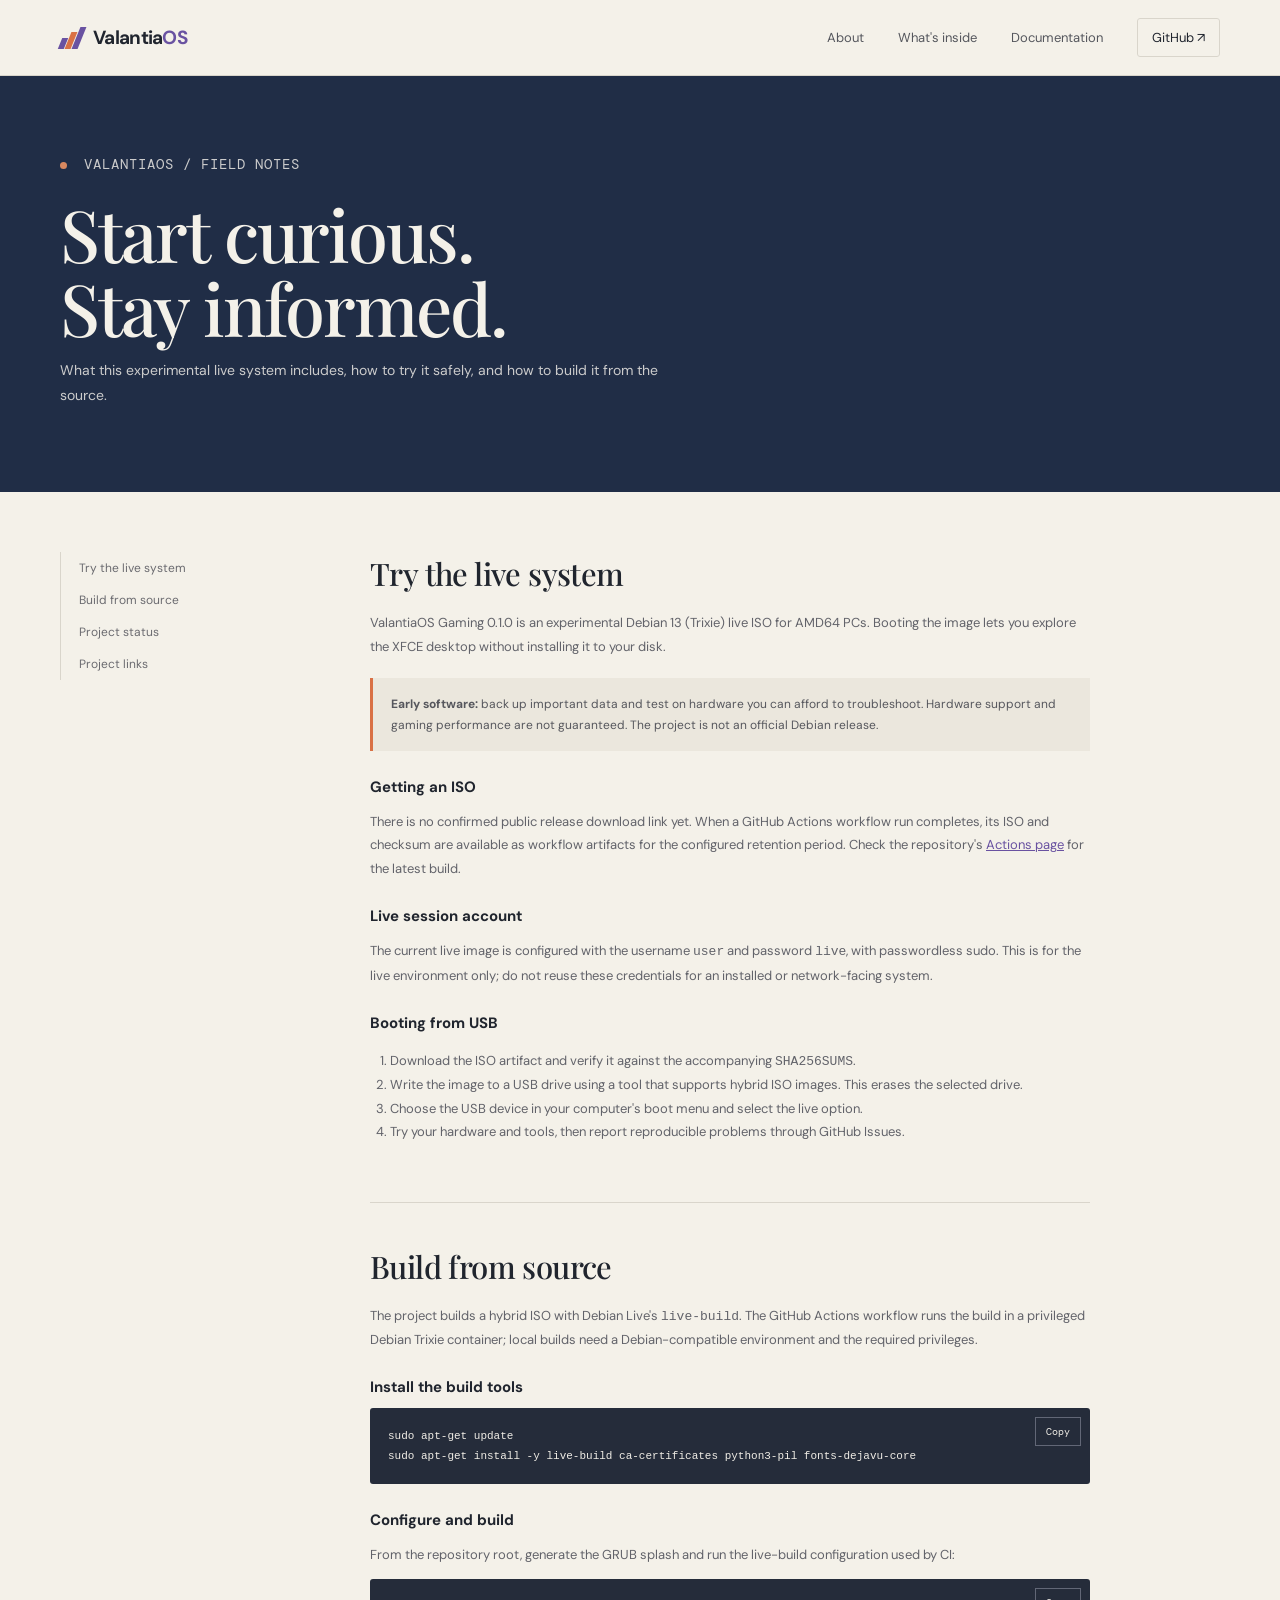
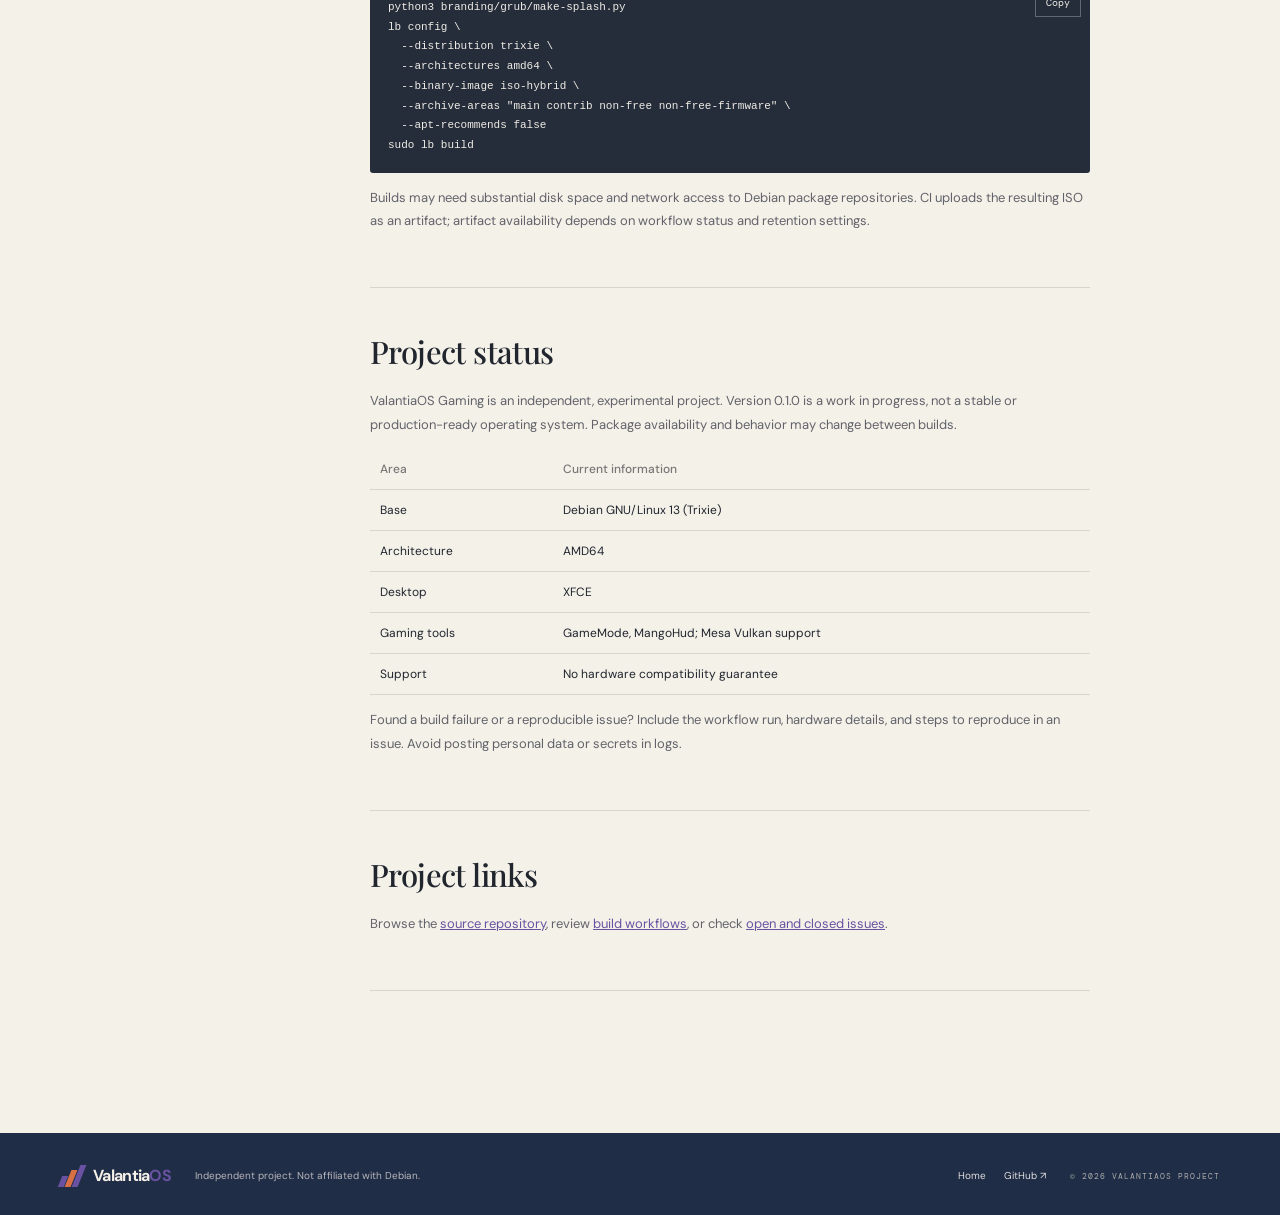
==== docs/docs.html @ 172c7e96 "Move documentation site files to docs directory" ====
<!doctype html>
<html lang="en">
<head>
  <meta charset="utf-8">
  <meta name="viewport" content="width=device-width, initial-scale=1">
  <meta name="theme-color" content="#f4f1e9">
  <meta name="description" content="ValantiaOS Gaming documentation: try the live session, build the ISO, and understand the project's experimental status.">
  <title>Documentation — ValantiaOS</title>
  <link rel="icon" href="assets/favicon.svg" type="image/svg+xml">
  <link rel="stylesheet" href="assets/site.css">
  <script src="assets/site.js" defer></script>
</head>
<body>
  <a class="skip-link" href="#main">Skip to content</a>
  <header class="site-header"><div class="header-inner">
    <a class="brand" href="index.html" aria-label="ValantiaOS home"><span class="brand-mark" aria-hidden="true"><i></i><i></i><i></i></span><span>Valantia<span class="brand-os">OS</span></span></a>
    <button class="menu-toggle" type="button" aria-expanded="false" aria-controls="site-nav" aria-label="Open menu"><span></span><span></span></button>
    <nav class="site-nav" id="site-nav" aria-label="Main navigation"><a href="index.html#about">About</a><a href="index.html#features">What's inside</a><a href="docs.html" aria-current="page">Documentation</a><a class="nav-github" href="https://github.com/ZiumOS/ValantiaOS" target="_blank" rel="noreferrer">GitHub <span aria-hidden="true">↗</span></a></nav>
  </div></header>
  <main id="main">
    <section class="docs-hero"><p class="eyebrow"><span class="status-dot"></span> VALANTIAOS / FIELD NOTES</p><h1>Start curious.<br>Stay informed.</h1><p>What this experimental live system includes, how to try it safely, and how to build it from the source.</p></section>
    <div class="docs-layout">
      <nav class="docs-sidebar" aria-label="On this page"><a href="#try-it">Try the live system</a><a href="#build">Build from source</a><a href="#project-status">Project status</a><a href="#links">Project links</a></nav>
      <div class="docs-content">
        <section id="try-it"><h2>Try the live system</h2><p>ValantiaOS Gaming 0.1.0 is an experimental Debian 13 (Trixie) live ISO for AMD64 PCs. Booting the image lets you explore the XFCE desktop without installing it to your disk.</p><div class="notice"><strong>Early software:</strong> back up important data and test on hardware you can afford to troubleshoot. Hardware support and gaming performance are not guaranteed. The project is not an official Debian release.</div><h3>Getting an ISO</h3><p>There is no confirmed public release download link yet. When a GitHub Actions workflow run completes, its ISO and checksum are available as workflow artifacts for the configured retention period. Check the repository's <a href="https://github.com/ZiumOS/ValantiaOS/actions" target="_blank" rel="noreferrer">Actions page</a> for the latest build.</p><h3>Live session account</h3><p>The current live image is configured with the username <code>user</code> and password <code>live</code>, with passwordless sudo. This is for the live environment only; do not reuse these credentials for an installed or network-facing system.</p><h3>Booting from USB</h3><ol><li>Download the ISO artifact and verify it against the accompanying <code>SHA256SUMS</code>.</li><li>Write the image to a USB drive using a tool that supports hybrid ISO images. This erases the selected drive.</li><li>Choose the USB device in your computer's boot menu and select the live option.</li><li>Try your hardware and tools, then report reproducible problems through GitHub Issues.</li></ol></section>
        <section id="build"><h2>Build from source</h2><p>The project builds a hybrid ISO with Debian Live's <code>live-build</code>. The GitHub Actions workflow runs the build in a privileged Debian Trixie container; local builds need a Debian-compatible environment and the required privileges.</p><h3>Install the build tools</h3><pre class="command"><code id="install-command">sudo apt-get update
sudo apt-get install -y live-build ca-certificates python3-pil fonts-dejavu-core</code><button class="copy-button" type="button" data-copy="install-command">Copy</button></pre><h3>Configure and build</h3><p>From the repository root, generate the GRUB splash and run the live-build configuration used by CI:</p><pre class="command"><code id="build-command">python3 branding/grub/make-splash.py
lb config \
  --distribution trixie \
  --architectures amd64 \
  --binary-image iso-hybrid \
  --archive-areas "main contrib non-free non-free-firmware" \
  --apt-recommends false
sudo lb build</code><button class="copy-button" type="button" data-copy="build-command">Copy</button></pre><p>Builds may need substantial disk space and network access to Debian package repositories. CI uploads the resulting ISO as an artifact; artifact availability depends on workflow status and retention settings.</p></section>
        <section id="project-status"><h2>Project status</h2><p>ValantiaOS Gaming is an independent, experimental project. Version 0.1.0 is a work in progress, not a stable or production-ready operating system. Package availability and behavior may change between builds.</p><table class="docs-table"><thead><tr><th>Area</th><th>Current information</th></tr></thead><tbody><tr><td>Base</td><td>Debian GNU/Linux 13 (Trixie)</td></tr><tr><td>Architecture</td><td>AMD64</td></tr><tr><td>Desktop</td><td>XFCE</td></tr><tr><td>Gaming tools</td><td>GameMode, MangoHud; Mesa Vulkan support</td></tr><tr><td>Support</td><td>No hardware compatibility guarantee</td></tr></tbody></table><p>Found a build failure or a reproducible issue? Include the workflow run, hardware details, and steps to reproduce in an issue. Avoid posting personal data or secrets in logs.</p></section>
        <section id="links"><h2>Project links</h2><p>Browse the <a href="https://github.com/ZiumOS/ValantiaOS" target="_blank" rel="noreferrer">source repository</a>, review <a href="https://github.com/ZiumOS/ValantiaOS/actions" target="_blank" rel="noreferrer">build workflows</a>, or check <a href="https://github.com/ZiumOS/ValantiaOS/issues" target="_blank" rel="noreferrer">open and closed issues</a>.</p></section>
      </div>
    </div>
  </main>
  <footer class="site-footer docs-footer"><div class="footer-inner"><a class="brand footer-brand" href="index.html"><span class="brand-mark" aria-hidden="true"><i></i><i></i><i></i></span><span>Valantia<span class="brand-os">OS</span></span></a><p>Independent project. Not affiliated with Debian.</p><div class="footer-links"><a href="index.html">Home</a><a href="https://github.com/ZiumOS/ValantiaOS" target="_blank" rel="noreferrer">GitHub ↗</a></div><span class="copyright"></span></div></footer>
</body>
</html>
---- docs/assets/site.css ----
@import url('https://fonts.googleapis.com/css2?family=DM+Mono:wght@400;500&family=DM+Sans:wght@400;500;600;700&family=Playfair+Display:ital,wght@0,500;0,600;1,500;1,600&display=swap');
:root{--paper:#f4f1e9;--ink:#20252e;--muted:#72747a;--line:#d9d5cb;--navy:#202d46;--purple:#6952a1;--orange:#d97145;--white:#fffefa;--mono:'DM Mono',monospace;--sans:'DM Sans',sans-serif;--serif:'Playfair Display',Georgia,serif}*{box-sizing:border-box}html{scroll-behavior:smooth;scroll-padding-top:90px}body{margin:0;background:var(--paper);color:var(--ink);font-family:var(--sans);-webkit-font-smoothing:antialiased}a{color:inherit}a:focus-visible,button:focus-visible{outline:3px solid var(--orange);outline-offset:4px}.skip-link{position:absolute;top:-60px;left:12px;background:var(--white);padding:12px;z-index:9}.skip-link:focus{top:12px}.site-header{height:76px;border-bottom:1px solid var(--line);position:sticky;top:0;background:rgba(244,241,233,.94);backdrop-filter:blur(12px);z-index:5}.header-inner,.section-wrap,.footer-inner{width:min(1160px,calc(100% - 48px));margin:auto}.header-inner{height:100%;display:flex;align-items:center;justify-content:space-between}.brand{display:inline-flex;align-items:center;gap:11px;text-decoration:none;font-weight:700;font-size:19px;letter-spacing:-.7px}.brand-os{color:var(--purple)}.brand-mark{height:22px;width:22px;display:flex;gap:2px;align-items:end}.brand-mark i{width:6px;background:var(--purple);display:block;transform:skew(-22deg)}.brand-mark i:nth-child(1){height:11px}.brand-mark i:nth-child(2){height:17px;background:var(--orange)}.brand-mark i:nth-child(3){height:22px}.site-nav{display:flex;align-items:center;gap:34px}.site-nav a,.footer-links a{text-decoration:none;font-size:13px;color:#55575d}.site-nav a:hover,.footer-links a:hover,.text-link:hover,.inline-link:hover{color:var(--purple)}.site-nav .nav-github{border:1px solid var(--line);padding:10px 14px;border-radius:3px;color:var(--ink)}.menu-toggle{display:none}.hero{background:var(--navy);color:#f7f3e9;position:relative;overflow:hidden}.hero-inner{width:min(1160px,calc(100% - 48px));min-height:590px;margin:auto;display:grid;grid-template-columns:1fr 1.05fr;align-items:center;gap:50px;padding:75px 0 90px}.eyebrow,.section-kicker,.art-caption,.art-foot,.hero-bottom,.window-label,.feature-meta,.copyright{font:10px var(--mono);letter-spacing:1px}.eyebrow{color:#c4bdca}.status-dot{display:inline-block;width:7px;height:7px;border-radius:50%;background:#d88860;margin-right:8px}.hero h1{font-size:clamp(48px,6vw,76px);line-height:.99;letter-spacing:-4px;margin:27px 0 25px;font-weight:500}.hero h1 em,.intro-grid h2 em,.cta-grid h2 em{font-family:var(--serif);font-weight:500;color:#d9b895}.hero-intro{font-size:16px;line-height:1.8;color:#d0d0d0;max-width:460px}.hero-actions{display:flex;align-items:center;gap:25px;margin-top:32px}.button{padding:14px 19px;text-decoration:none;font-size:13px;font-weight:600;border-radius:2px}.button-primary{background:#e5c39e;color:#272a34}.button-primary:hover{background:#f0d3b2}.text-link{font-size:12px;color:#e5e0d8;text-decoration:none}.hero-note{font-size:11px;color:#aaa9ac;margin-top:30px}.hero-art{position:relative;padding:25px 12px 26px}.art-caption,.art-foot{display:flex;justify-content:space-between;color:#aaa8b1}.desktop-frame{height:330px;margin:13px 0;background:#d2d2d1;border:7px solid #111723;border-radius:8px;box-shadow:0 20px 55px #11172266;overflow:hidden;color:#252935}.desktop-top{height:35px;background:#252b38;color:#e8e8e8;display:flex;justify-content:space-between;align-items:center;padding:0 14px;font-size:9px}.desktop-brand{font-size:10px}.desktop-brand b{color:#e4b789;margin-right:5px}.desktop-content{height:255px;display:flex;background:linear-gradient(135deg,#9c95af,#dbb895 68%,#8f8fa0);align-items:center;justify-content:center}.desktop-sidebar{height:100%;width:40px;background:#222a39dd;display:flex;flex-direction:column;align-items:center;gap:18px;padding-top:19px;color:#d3ced5;font-size:14px}.side-active{color:#e4b789}.desktop-window{width:72%;background:#f5f2eb;box-shadow:0 12px 28px #24243555}.window-head{height:28px;background:#fffefa;display:flex;justify-content:space-between;align-items:center;padding:0 11px;font-size:9px;color:#4c4b50}.window-body{padding:22px 25px 17px}.window-emblem{width:28px;height:28px;background:var(--purple);color:white;display:grid;place-items:center;font:16px var(--serif);margin-bottom:15px}.window-label{font-size:8px;color:var(--purple)}.window-title{font:500 24px/1.08 var(--serif);margin:8px 0 13px}.window-rule{height:1px;background:#dedbd3}.window-links{display:flex;justify-content:space-between;margin-top:12px;font-size:8px}.window-links b{color:var(--purple)}.desktop-dock{height:32px;background:#242b3bdd;display:flex;align-items:center;justify-content:center;gap:12px;color:#eee;font-size:12px}.art-index{position:absolute;right:-9px;bottom:-23px;font:italic 55px var(--serif);color:#d9b895}.hero-bottom{position:absolute;bottom:0;left:0;right:0;height:48px;border-top:1px solid #ffffff28;padding:0 max(calc((100% - 1160px)/2),24px);display:flex;align-items:center;justify-content:space-between;color:#aaa8b1}.hero-bottom a{color:#ded9d0;text-decoration:none}.intro-section{padding-top:105px;padding-bottom:112px}.section-kicker{display:flex;gap:17px;color:var(--muted)}.section-kicker span:first-child{color:var(--orange)}.intro-grid{display:grid;grid-template-columns:1fr 1fr;gap:70px;margin-top:37px}.intro-grid h2,.spec-intro h2,.cta-grid h2{font-size:clamp(39px,5vw,58px);line-height:1.05;letter-spacing:-2.3px;font-weight:500;margin:0}.intro-grid h2 em,.cta-grid h2 em{color:var(--purple)}.intro-text{max-width:470px}.intro-text p,.spec-intro p,.cta-grid p{color:#66666b;font-size:14px;line-height:1.85;margin:0 0 15px}.inline-link{display:inline-block;color:var(--purple);font-size:12px;font-weight:600;text-decoration:none;margin-top:9px}.features-section{background:#ebe7dd;padding:76px 0 92px}.features-heading{display:flex;justify-content:space-between;align-items:end;margin:34px 0 28px}.features-heading h2{font:500 34px var(--serif);margin:0;letter-spacing:-1px}.features-heading p{font-size:12px;color:var(--muted);max-width:265px;line-height:1.6;margin:0}.feature-row{min-height:102px;border-top:1px solid #d3cfc5;display:grid;grid-template-columns:48px 60px 1fr auto;gap:17px;align-items:center}.feature-row:last-child{border-bottom:1px solid #d3cfc5}.feature-number{font:10px var(--mono);color:#999}.feature-symbol{width:38px;height:38px;border:1px solid #cec8bd;display:grid;place-items:center;color:var(--purple)}.symbol-desktop span{width:20px;height:13px;border:1px solid var(--purple);position:absolute}.symbol-desktop span+span{width:8px;height:1px;border:0;background:var(--purple);transform:translateY(10px)}.symbol-vulkan{font:italic 21px var(--serif)}.symbol-gaming{font-size:17px;display:flex;gap:3px}.symbol-debian{font:10px var(--mono)}.feature-copy h3{font-size:15px;margin:0 0 5px}.feature-copy p{font-size:12px;color:#777;margin:0}.feature-meta{font-size:9px;color:#939098}.spec-section{padding-top:100px;padding-bottom:110px;display:grid;grid-template-columns:.85fr 1.15fr;gap:100px}.spec-intro h2{margin:34px 0 20px}.spec-intro p{max-width:310px}.spec-table{margin:0;align-self:center}.spec-table div{padding:17px 0;border-bottom:1px solid var(--line);display:flex;justify-content:space-between;gap:20px}.spec-table div:first-child{border-top:1px solid var(--line)}.spec-table dt{font-size:12px;color:var(--muted)}.spec-table dd{margin:0;font-size:12px;font-weight:600;text-align:right}.cta-section{background:#e7e1d6;padding:75px 0 85px}.cta-inner{width:min(1160px,calc(100% - 48px));margin:auto}.cta-grid{display:grid;grid-template-columns:1fr 1fr;gap:80px;margin-top:35px}.cta-grid p{max-width:350px;margin-top:20px}.cta-links a{display:grid;grid-template-columns:35px 1fr 22px;align-items:center;gap:12px;padding:16px 0;border-top:1px solid #d0c9bc;text-decoration:none}.cta-links a:last-child{border-bottom:1px solid #d0c9bc}.cta-num{font:10px var(--mono);color:var(--orange)}.cta-links b,.cta-links small{display:block}.cta-links b{font-size:13px}.cta-links small{font-size:10px;color:#777;margin-top:5px}.cta-arrow{color:var(--purple)}.cta-links a:hover b{color:var(--purple)}.site-footer{background:var(--navy);color:#e9e5dc;padding:26px 0}.footer-inner{display:flex;align-items:center;gap:24px}.footer-brand{font-size:16px;color:#f5f1e8}.footer-inner>p{font-size:10px;color:#b8b7bc;margin-right:auto}.footer-links{display:flex;gap:18px}.footer-links a{font-size:10px;color:#ddd}.copyright{font-size:8px;color:#aaa;white-space:nowrap}
/* Documentation */
.docs-hero{background:var(--navy);color:var(--paper);padding:76px max(calc((100% - 1160px)/2),24px) 70px}.docs-hero .eyebrow{margin:0 0 20px}.docs-hero h1{font:500 clamp(45px,7vw,72px)/1.02 var(--serif);letter-spacing:-2px;margin:0;max-width:780px}.docs-hero p{max-width:600px;color:#ccc;font-size:14px;line-height:1.8}.docs-layout{width:min(1160px,calc(100% - 48px));margin:60px auto 100px;display:grid;grid-template-columns:220px minmax(0,720px);gap:90px}.docs-sidebar{position:sticky;top:105px;align-self:start;border-left:1px solid var(--line);padding-left:18px}.docs-sidebar a{display:block;text-decoration:none;font-size:12px;color:#6b6b70;padding:8px 0}.docs-sidebar a:hover{color:var(--purple)}.docs-content section{padding:0 0 42px;margin:0 0 42px;border-bottom:1px solid var(--line);scroll-margin-top:100px}.docs-content h2{font:500 31px var(--serif);letter-spacing:-.6px;margin:0 0 17px}.docs-content h3{font-size:15px;margin:26px 0 9px}.docs-content p,.docs-content li{font-size:13px;line-height:1.8;color:#62636a}.docs-content ul,.docs-content ol{padding-left:20px}.docs-content a{color:var(--purple)}.notice{padding:16px 18px;border-left:3px solid var(--orange);background:#ebe7dd;font-size:12px;line-height:1.7;color:#56575d;margin:20px 0}.command{position:relative;background:#252c3a;color:#f0ede6;padding:18px 100px 18px 18px;border-radius:3px;overflow:auto;font:11px/1.7 var(--mono);white-space:pre}.copy-button{position:absolute;right:9px;top:9px;border:1px solid #626776;background:transparent;color:#f0ede6;padding:7px 10px;font:10px var(--mono);cursor:pointer}.copy-button:hover{background:#3c4351}.docs-table{border-collapse:collapse;width:100%;font-size:12px}.docs-table th,.docs-table td{text-align:left;padding:12px 10px;border-bottom:1px solid var(--line)}.docs-table th{color:#777;font-weight:500}.docs-footer{margin-top:0}
@media(max-width:760px){.header-inner,.section-wrap,.footer-inner,.hero-inner,.cta-inner,.docs-layout{width:min(100% - 36px,560px)}.site-header{height:66px}.menu-toggle{display:flex;border:0;background:transparent;width:42px;height:42px;flex-direction:column;justify-content:center;gap:6px;align-items:center;cursor:pointer}.menu-toggle span{height:1px;width:20px;background:var(--ink)}.site-nav{display:none;position:absolute;left:0;right:0;top:65px;padding:15px 22px 22px;background:var(--paper);border-bottom:1px solid var(--line);flex-direction:column;align-items:stretch;gap:0}.site-nav.is-open{display:flex}.site-nav a{padding:13px 4px}.site-nav .nav-github{margin-top:7px;text-align:center}.hero-inner{grid-template-columns:1fr;gap:38px;padding:60px 0 80px;min-height:unset}.hero h1{font-size:clamp(48px,13vw,66px);letter-spacing:-3px}.hero-art{padding:12px 4px 20px}.desktop-frame{height:290px}.desktop-content{height:215px}.hero-bottom{padding:0 18px;font-size:8px}.intro-section{padding-top:75px;padding-bottom:80px}.intro-grid,.spec-section,.cta-grid{grid-template-columns:1fr;gap:28px}.intro-grid{margin-top:26px}.features-section{padding:65px 0}.features-heading{display:block}.features-heading p{margin-top:10px}.feature-row{grid-template-columns:27px 42px 1fr;gap:10px;min-height:95px}.feature-meta{display:none}.feature-copy p{line-height:1.55}.spec-section{padding-top:75px;padding-bottom:80px;gap:30px}.cta-section{padding:65px 0}.cta-grid{margin-top:26px}.footer-inner{flex-wrap:wrap;gap:13px}.footer-inner>p{flex-basis:calc(100% - 150px);margin:0}.footer-links{margin-right:auto}.copyright{margin-left:auto}.docs-hero{padding:58px 20px 48px}.docs-layout{display:block;margin:30px auto 70px}.docs-sidebar{position:static;display:flex;overflow-x:auto;gap:16px;border-left:0;border-bottom:1px solid var(--line);padding:0 0 9px;margin-bottom:35px;white-space:nowrap}.docs-sidebar a{padding:8px 0}.docs-content h2{font-size:28px}.command{padding-right:18px;padding-bottom:48px}.copy-button{top:auto;bottom:8px}.docs-table{font-size:10px}.docs-table th,.docs-table td{padding:9px 5px}}
@media(prefers-reduced-motion:reduce){html{scroll-behavior:auto}*,*::before,*::after{animation-duration:.01ms!important;animation-iteration-count:1!important;transition-duration:.01ms!important}}
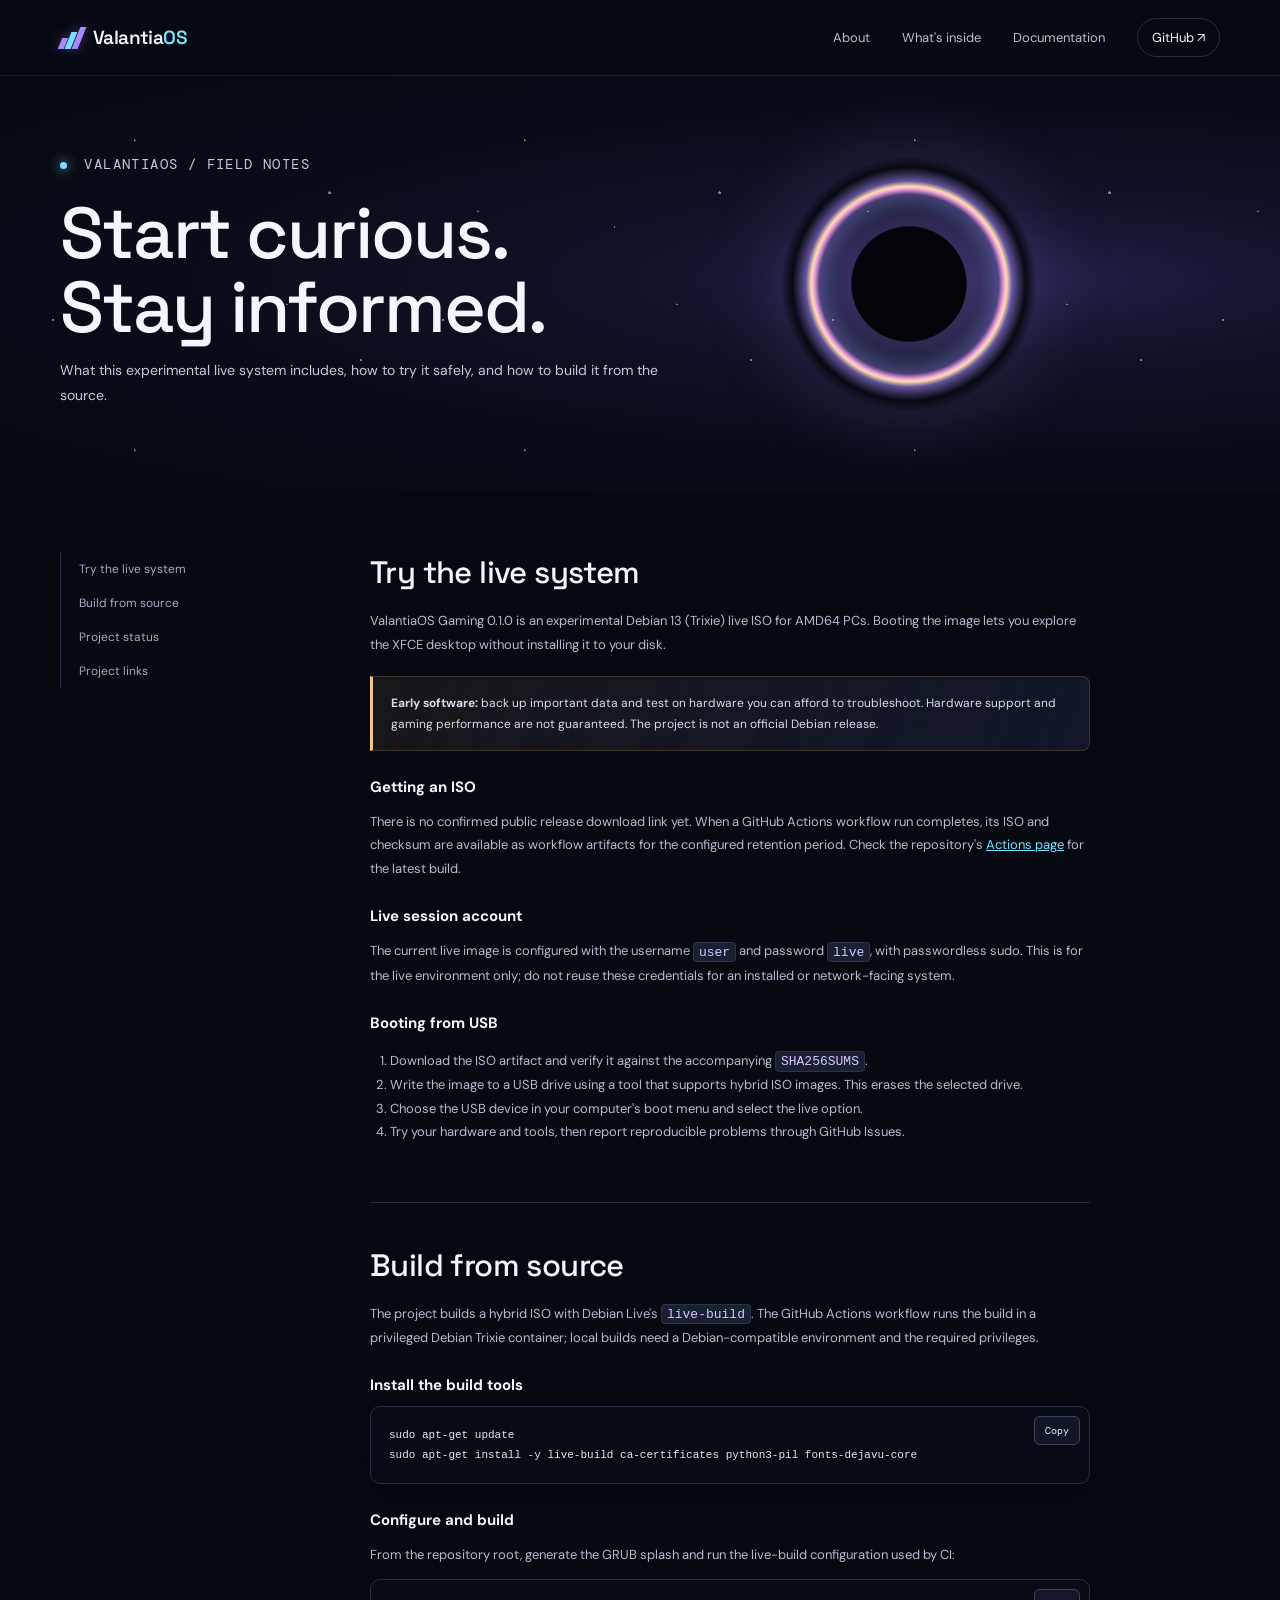
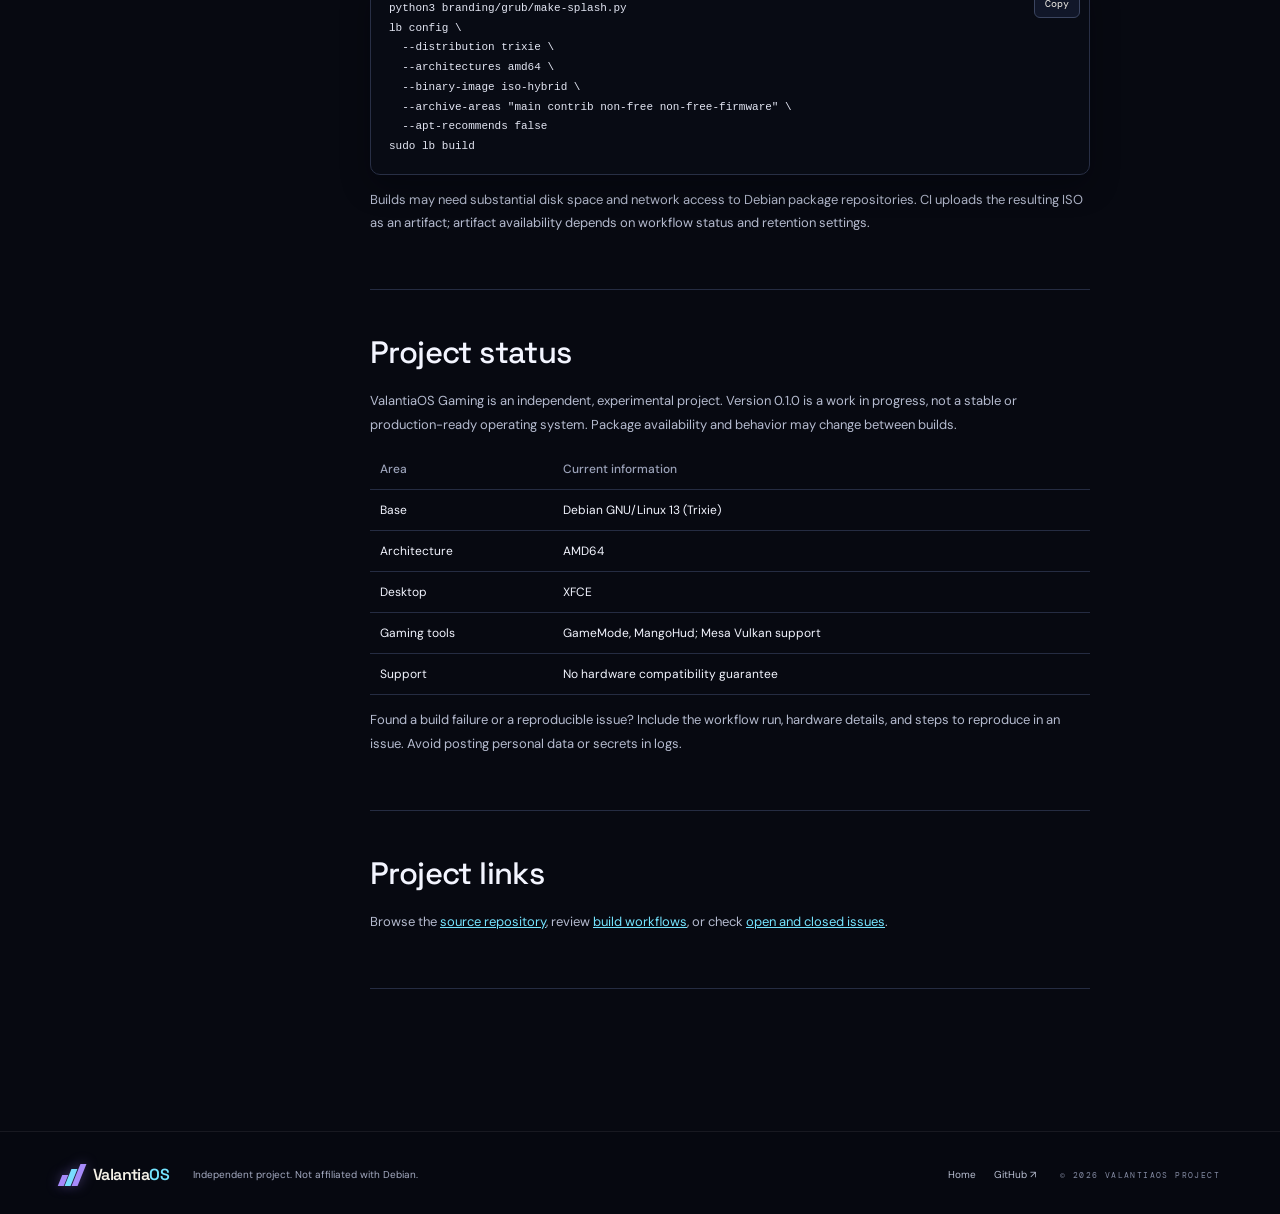
==== commit 243795a9: "feat: refresh docs site with animated cosmic theme Co-Authored-By: Claude Fable 5 <noreply@anthropic" ====
--- a/docs/docs.html
+++ b/docs/docs.html
@@ -3,7 +3,7 @@
 <head>
   <meta charset="utf-8">
   <meta name="viewport" content="width=device-width, initial-scale=1">
-  <meta name="theme-color" content="#f4f1e9">
+  <meta name="theme-color" content="#070911">
   <meta name="description" content="ValantiaOS Gaming documentation: try the live session, build the ISO, and understand the project's experimental status.">
   <title>Documentation — ValantiaOS</title>
   <link rel="icon" href="assets/favicon.svg" type="image/svg+xml">
--- a/docs/assets/site.css
+++ b/docs/assets/site.css
@@ -1,6 +1,6 @@
-@import url('https://fonts.googleapis.com/css2?family=DM+Mono:wght@400;500&family=DM+Sans:wght@400;500;600;700&family=Playfair+Display:ital,wght@0,500;0,600;1,500;1,600&display=swap');
-:root{--paper:#f4f1e9;--ink:#20252e;--muted:#72747a;--line:#d9d5cb;--navy:#202d46;--purple:#6952a1;--orange:#d97145;--white:#fffefa;--mono:'DM Mono',monospace;--sans:'DM Sans',sans-serif;--serif:'Playfair Display',Georgia,serif}*{box-sizing:border-box}html{scroll-behavior:smooth;scroll-padding-top:90px}body{margin:0;background:var(--paper);color:var(--ink);font-family:var(--sans);-webkit-font-smoothing:antialiased}a{color:inherit}a:focus-visible,button:focus-visible{outline:3px solid var(--orange);outline-offset:4px}.skip-link{position:absolute;top:-60px;left:12px;background:var(--white);padding:12px;z-index:9}.skip-link:focus{top:12px}.site-header{height:76px;border-bottom:1px solid var(--line);position:sticky;top:0;background:rgba(244,241,233,.94);backdrop-filter:blur(12px);z-index:5}.header-inner,.section-wrap,.footer-inner{width:min(1160px,calc(100% - 48px));margin:auto}.header-inner{height:100%;display:flex;align-items:center;justify-content:space-between}.brand{display:inline-flex;align-items:center;gap:11px;text-decoration:none;font-weight:700;font-size:19px;letter-spacing:-.7px}.brand-os{color:var(--purple)}.brand-mark{height:22px;width:22px;display:flex;gap:2px;align-items:end}.brand-mark i{width:6px;background:var(--purple);display:block;transform:skew(-22deg)}.brand-mark i:nth-child(1){height:11px}.brand-mark i:nth-child(2){height:17px;background:var(--orange)}.brand-mark i:nth-child(3){height:22px}.site-nav{display:flex;align-items:center;gap:34px}.site-nav a,.footer-links a{text-decoration:none;font-size:13px;color:#55575d}.site-nav a:hover,.footer-links a:hover,.text-link:hover,.inline-link:hover{color:var(--purple)}.site-nav .nav-github{border:1px solid var(--line);padding:10px 14px;border-radius:3px;color:var(--ink)}.menu-toggle{display:none}.hero{background:var(--navy);color:#f7f3e9;position:relative;overflow:hidden}.hero-inner{width:min(1160px,calc(100% - 48px));min-height:590px;margin:auto;display:grid;grid-template-columns:1fr 1.05fr;align-items:center;gap:50px;padding:75px 0 90px}.eyebrow,.section-kicker,.art-caption,.art-foot,.hero-bottom,.window-label,.feature-meta,.copyright{font:10px var(--mono);letter-spacing:1px}.eyebrow{color:#c4bdca}.status-dot{display:inline-block;width:7px;height:7px;border-radius:50%;background:#d88860;margin-right:8px}.hero h1{font-size:clamp(48px,6vw,76px);line-height:.99;letter-spacing:-4px;margin:27px 0 25px;font-weight:500}.hero h1 em,.intro-grid h2 em,.cta-grid h2 em{font-family:var(--serif);font-weight:500;color:#d9b895}.hero-intro{font-size:16px;line-height:1.8;color:#d0d0d0;max-width:460px}.hero-actions{display:flex;align-items:center;gap:25px;margin-top:32px}.button{padding:14px 19px;text-decoration:none;font-size:13px;font-weight:600;border-radius:2px}.button-primary{background:#e5c39e;color:#272a34}.button-primary:hover{background:#f0d3b2}.text-link{font-size:12px;color:#e5e0d8;text-decoration:none}.hero-note{font-size:11px;color:#aaa9ac;margin-top:30px}.hero-art{position:relative;padding:25px 12px 26px}.art-caption,.art-foot{display:flex;justify-content:space-between;color:#aaa8b1}.desktop-frame{height:330px;margin:13px 0;background:#d2d2d1;border:7px solid #111723;border-radius:8px;box-shadow:0 20px 55px #11172266;overflow:hidden;color:#252935}.desktop-top{height:35px;background:#252b38;color:#e8e8e8;display:flex;justify-content:space-between;align-items:center;padding:0 14px;font-size:9px}.desktop-brand{font-size:10px}.desktop-brand b{color:#e4b789;margin-right:5px}.desktop-content{height:255px;display:flex;background:linear-gradient(135deg,#9c95af,#dbb895 68%,#8f8fa0);align-items:center;justify-content:center}.desktop-sidebar{height:100%;width:40px;background:#222a39dd;display:flex;flex-direction:column;align-items:center;gap:18px;padding-top:19px;color:#d3ced5;font-size:14px}.side-active{color:#e4b789}.desktop-window{width:72%;background:#f5f2eb;box-shadow:0 12px 28px #24243555}.window-head{height:28px;background:#fffefa;display:flex;justify-content:space-between;align-items:center;padding:0 11px;font-size:9px;color:#4c4b50}.window-body{padding:22px 25px 17px}.window-emblem{width:28px;height:28px;background:var(--purple);color:white;display:grid;place-items:center;font:16px var(--serif);margin-bottom:15px}.window-label{font-size:8px;color:var(--purple)}.window-title{font:500 24px/1.08 var(--serif);margin:8px 0 13px}.window-rule{height:1px;background:#dedbd3}.window-links{display:flex;justify-content:space-between;margin-top:12px;font-size:8px}.window-links b{color:var(--purple)}.desktop-dock{height:32px;background:#242b3bdd;display:flex;align-items:center;justify-content:center;gap:12px;color:#eee;font-size:12px}.art-index{position:absolute;right:-9px;bottom:-23px;font:italic 55px var(--serif);color:#d9b895}.hero-bottom{position:absolute;bottom:0;left:0;right:0;height:48px;border-top:1px solid #ffffff28;padding:0 max(calc((100% - 1160px)/2),24px);display:flex;align-items:center;justify-content:space-between;color:#aaa8b1}.hero-bottom a{color:#ded9d0;text-decoration:none}.intro-section{padding-top:105px;padding-bottom:112px}.section-kicker{display:flex;gap:17px;color:var(--muted)}.section-kicker span:first-child{color:var(--orange)}.intro-grid{display:grid;grid-template-columns:1fr 1fr;gap:70px;margin-top:37px}.intro-grid h2,.spec-intro h2,.cta-grid h2{font-size:clamp(39px,5vw,58px);line-height:1.05;letter-spacing:-2.3px;font-weight:500;margin:0}.intro-grid h2 em,.cta-grid h2 em{color:var(--purple)}.intro-text{max-width:470px}.intro-text p,.spec-intro p,.cta-grid p{color:#66666b;font-size:14px;line-height:1.85;margin:0 0 15px}.inline-link{display:inline-block;color:var(--purple);font-size:12px;font-weight:600;text-decoration:none;margin-top:9px}.features-section{background:#ebe7dd;padding:76px 0 92px}.features-heading{display:flex;justify-content:space-between;align-items:end;margin:34px 0 28px}.features-heading h2{font:500 34px var(--serif);margin:0;letter-spacing:-1px}.features-heading p{font-size:12px;color:var(--muted);max-width:265px;line-height:1.6;margin:0}.feature-row{min-height:102px;border-top:1px solid #d3cfc5;display:grid;grid-template-columns:48px 60px 1fr auto;gap:17px;align-items:center}.feature-row:last-child{border-bottom:1px solid #d3cfc5}.feature-number{font:10px var(--mono);color:#999}.feature-symbol{width:38px;height:38px;border:1px solid #cec8bd;display:grid;place-items:center;color:var(--purple)}.symbol-desktop span{width:20px;height:13px;border:1px solid var(--purple);position:absolute}.symbol-desktop span+span{width:8px;height:1px;border:0;background:var(--purple);transform:translateY(10px)}.symbol-vulkan{font:italic 21px var(--serif)}.symbol-gaming{font-size:17px;display:flex;gap:3px}.symbol-debian{font:10px var(--mono)}.feature-copy h3{font-size:15px;margin:0 0 5px}.feature-copy p{font-size:12px;color:#777;margin:0}.feature-meta{font-size:9px;color:#939098}.spec-section{padding-top:100px;padding-bottom:110px;display:grid;grid-template-columns:.85fr 1.15fr;gap:100px}.spec-intro h2{margin:34px 0 20px}.spec-intro p{max-width:310px}.spec-table{margin:0;align-self:center}.spec-table div{padding:17px 0;border-bottom:1px solid var(--line);display:flex;justify-content:space-between;gap:20px}.spec-table div:first-child{border-top:1px solid var(--line)}.spec-table dt{font-size:12px;color:var(--muted)}.spec-table dd{margin:0;font-size:12px;font-weight:600;text-align:right}.cta-section{background:#e7e1d6;padding:75px 0 85px}.cta-inner{width:min(1160px,calc(100% - 48px));margin:auto}.cta-grid{display:grid;grid-template-columns:1fr 1fr;gap:80px;margin-top:35px}.cta-grid p{max-width:350px;margin-top:20px}.cta-links a{display:grid;grid-template-columns:35px 1fr 22px;align-items:center;gap:12px;padding:16px 0;border-top:1px solid #d0c9bc;text-decoration:none}.cta-links a:last-child{border-bottom:1px solid #d0c9bc}.cta-num{font:10px var(--mono);color:var(--orange)}.cta-links b,.cta-links small{display:block}.cta-links b{font-size:13px}.cta-links small{font-size:10px;color:#777;margin-top:5px}.cta-arrow{color:var(--purple)}.cta-links a:hover b{color:var(--purple)}.site-footer{background:var(--navy);color:#e9e5dc;padding:26px 0}.footer-inner{display:flex;align-items:center;gap:24px}.footer-brand{font-size:16px;color:#f5f1e8}.footer-inner>p{font-size:10px;color:#b8b7bc;margin-right:auto}.footer-links{display:flex;gap:18px}.footer-links a{font-size:10px;color:#ddd}.copyright{font-size:8px;color:#aaa;white-space:nowrap}
+@import url('https://fonts.googleapis.com/css2?family=DM+Mono:wght@400;500&family=DM+Sans:wght@400;500;600;700&family=Space+Grotesk:wght@400;500;600;700&display=swap');
+:root{color-scheme:dark;--bg:#070911;--surface:#0d1120;--surface-2:#111729;--ink:#f3f5ff;--muted:#a5abc2;--line:#252c42;--violet:#a78bfa;--cyan:#75e4ff;--pink:#f3a4dc;--gold:#f3c889;--mono:'DM Mono',monospace;--sans:'DM Sans',sans-serif;--display:'Space Grotesk',sans-serif}*{box-sizing:border-box}html{scroll-behavior:smooth;scroll-padding-top:92px;background:var(--bg)}body{margin:0;background:var(--bg);color:var(--ink);font-family:var(--sans);-webkit-font-smoothing:antialiased}a{color:inherit}a:focus-visible,button:focus-visible{outline:2px solid var(--cyan);outline-offset:4px}.skip-link{position:absolute;top:-60px;left:12px;background:var(--surface);padding:12px;z-index:20}.skip-link:focus{top:12px}.site-header{height:76px;border-bottom:1px solid #ffffff12;position:sticky;top:0;background:#080a13df;backdrop-filter:blur(18px);z-index:10}.header-inner,.section-wrap,.footer-inner{width:min(1160px,calc(100% - 48px));margin:auto}.header-inner{height:100%;display:flex;align-items:center;justify-content:space-between}.brand{display:inline-flex;align-items:center;gap:11px;text-decoration:none;font:600 19px var(--display);letter-spacing:-.6px}.brand-os{color:var(--cyan)}.brand-mark{height:22px;width:22px;display:flex;gap:2px;align-items:end}.brand-mark i{width:6px;background:var(--violet);display:block;transform:skew(-22deg);box-shadow:0 0 12px #a78bfa66}.brand-mark i:nth-child(1){height:11px}.brand-mark i:nth-child(2){height:17px;background:var(--cyan)}.brand-mark i:nth-child(3){height:22px}.site-nav{display:flex;align-items:center;gap:32px}.site-nav a,.footer-links a{text-decoration:none;font-size:13px;color:#b9bfd2;transition:color .2s ease}.site-nav a:hover,.footer-links a:hover,.text-link:hover,.inline-link:hover{color:var(--cyan)}.site-nav .nav-github{border:1px solid #ffffff25;padding:10px 14px;border-radius:999px;color:var(--ink)}.site-nav .nav-github:hover{border-color:var(--cyan)}.menu-toggle{display:none}.hero,.docs-hero{position:relative;isolation:isolate;overflow:hidden;background:radial-gradient(ellipse at 78% 49%,#24204a 0,#101329 25%,#090c17 58%,#070911 100%);color:var(--ink)}.hero:before,.docs-hero:before{content:"";position:absolute;z-index:-2;inset:-30%;background:radial-gradient(1px 1px at 12% 19%,#fff 90%,transparent),radial-gradient(1px 1px at 72% 14%,#d8d9ff 90%,transparent),radial-gradient(1px 1px at 33% 61%,#fff 90%,transparent),radial-gradient(1.5px 1.5px at 83% 78%,#fff 90%,transparent),radial-gradient(1px 1px at 56% 89%,#c8c6ff 90%,transparent),radial-gradient(1px 1px at 91% 32%,#fff 90%,transparent),radial-gradient(1px 1px at 21% 84%,#fff 90%,transparent);background-size:390px 310px;opacity:.48;animation:star-drift 100s linear infinite}.hero:after,.docs-hero:after{content:"";position:absolute;z-index:-1;right:clamp(14px,10vw,180px);top:50%;width:clamp(240px,34vw,490px);aspect-ratio:1;transform:translateY(-50%);border-radius:50%;background:radial-gradient(circle,#03040a 0 21%,transparent 21.5%),radial-gradient(ellipse at center,transparent 26%,#76e4ff12 29%,#a78bfa44 33%,#f3a4dc 35%,#ffdbad 36%,#a78bfa77 38%,#080911 43%,transparent 47%);filter:drop-shadow(0 0 38px #a78bfa55);animation:blackhole-breathe 7s ease-in-out infinite}.hero-inner{width:min(1160px,calc(100% - 48px));min-height:610px;margin:auto;display:grid;grid-template-columns:1fr 1.05fr;align-items:center;gap:50px;padding:75px 0 90px}.hero-copy{position:relative;z-index:1}.eyebrow,.section-kicker,.art-caption,.art-foot,.hero-bottom,.window-label,.feature-meta,.copyright{font:10px var(--mono);letter-spacing:1.4px}.eyebrow{color:#c4c8dd}.status-dot{display:inline-block;width:7px;height:7px;border-radius:50%;background:var(--cyan);margin-right:8px;box-shadow:0 0 12px var(--cyan);animation:pulse 2s ease-in-out infinite}.hero h1{font:500 clamp(48px,6vw,76px)/.99 var(--display);letter-spacing:-4px;margin:27px 0 25px}.hero h1 em,.intro-grid h2 em,.cta-grid h2 em{font-weight:500;color:var(--cyan);font-style:normal}.hero-intro{font-size:16px;line-height:1.8;color:#c4c9dc;max-width:460px}.hero-actions{display:flex;align-items:center;gap:25px;margin-top:32px}.button{padding:14px 19px;text-decoration:none;font-size:13px;font-weight:600;border-radius:999px;transition:transform .25s ease,box-shadow .25s ease,background .25s ease}.button:hover{transform:translateY(-3px)}.button-primary{background:linear-gradient(110deg,var(--cyan),#b8a2ff);color:#111322;box-shadow:0 8px 30px #8fdfff2a}.button-primary:hover{box-shadow:0 10px 36px #8fdfff55}.text-link{font-size:12px;color:#e5e8f7;text-decoration:none;transition:color .2s}.hero-note{font-size:11px;color:#9299b3;margin-top:30px}.hero-art{position:relative;padding:25px 12px 26px;animation:float 8s ease-in-out infinite}.art-caption,.art-foot{display:flex;justify-content:space-between;color:#a5abc2}.desktop-frame{height:330px;margin:13px 0;background:#151a2a;border:1px solid #ffffff32;border-radius:12px;box-shadow:0 24px 90px #050610aa,0 0 45px #a78bfa22;overflow:hidden;color:#eef0fc}.desktop-top{height:35px;background:#101321;color:#e8e8f4;display:flex;justify-content:space-between;align-items:center;padding:0 14px;font-size:9px}.desktop-brand{font-size:10px}.desktop-brand b{color:var(--cyan);margin-right:5px}.desktop-content{height:255px;display:flex;background:radial-gradient(ellipse at 65% 35%,#37315b,#151b32 65%,#111629);align-items:center;justify-content:center}.desktop-sidebar{height:100%;width:40px;background:#101321dd;display:flex;flex-direction:column;align-items:center;gap:18px;padding-top:19px;color:#c7cbe0;font-size:14px}.side-active{color:var(--cyan)}.desktop-window{width:72%;background:#171c2d;border:1px solid #ffffff25;border-radius:7px;box-shadow:0 12px 38px #04050bcc}.window-head{height:28px;background:#1c2235;border-radius:7px 7px 0 0;display:flex;justify-content:space-between;align-items:center;padding:0 11px;font-size:9px;color:#d9dded}.window-body{padding:22px 25px 17px}.window-emblem{width:28px;height:28px;border-radius:8px;background:linear-gradient(145deg,var(--cyan),var(--violet));color:#101322;display:grid;place-items:center;font:16px var(--display);margin-bottom:15px}.window-label{font-size:8px;color:var(--cyan)}.window-title{font:500 24px/1.08 var(--display);margin:8px 0 13px}.window-rule{height:1px;background:#ffffff1c}.window-links{display:flex;justify-content:space-between;margin-top:12px;font-size:8px}.window-links b{color:var(--cyan)}.desktop-dock{height:32px;background:#111629dd;display:flex;align-items:center;justify-content:center;gap:12px;color:#eee;font-size:12px}.art-index{position:absolute;right:-9px;bottom:-23px;font:italic 55px var(--display);color:var(--cyan)}.hero-bottom{position:absolute;bottom:0;left:0;right:0;height:48px;border-top:1px solid #ffffff1c;padding:0 max(calc((100% - 1160px)/2),24px);display:flex;align-items:center;justify-content:space-between;color:#a5abc2}.hero-bottom a{color:#dedff0;text-decoration:none}.hero-bottom a span{display:inline-block;animation:nudge 1.7s ease-in-out infinite}.intro-section{padding-top:105px;padding-bottom:112px}.section-kicker{display:flex;gap:17px;color:#8d94ad}.section-kicker span:first-child{color:var(--cyan)}.intro-grid{display:grid;grid-template-columns:1fr 1fr;gap:70px;margin-top:37px}.intro-grid h2,.spec-intro h2,.cta-grid h2{font:500 clamp(39px,5vw,58px)/1.05 var(--display);letter-spacing:-2.3px;margin:0}.intro-grid h2 em,.cta-grid h2 em{color:var(--cyan)}.intro-text{max-width:470px}.intro-text p,.spec-intro p,.cta-grid p{color:#b0b6cb;font-size:14px;line-height:1.85;margin:0 0 15px}.inline-link{display:inline-block;color:var(--cyan);font-size:12px;font-weight:600;text-decoration:none;margin-top:9px;transition:color .2s}.features-section{background:linear-gradient(180deg,#0b0e19,#0e1220);border-top:1px solid #ffffff10;border-bottom:1px solid #ffffff10;padding:76px 0 92px}.features-heading{display:flex;justify-content:space-between;align-items:end;margin:34px 0 28px}.features-heading h2{font:500 34px var(--display);margin:0;letter-spacing:-1px}.features-heading p{font-size:12px;color:var(--muted);max-width:265px;line-height:1.6;margin:0}.feature-row{min-height:102px;border-top:1px solid var(--line);display:grid;grid-template-columns:48px 60px 1fr auto;gap:17px;align-items:center;transition:background .25s ease,padding .25s ease}.feature-row:last-child{border-bottom:1px solid var(--line)}.feature-row:hover{background:#ffffff05;padding-inline:12px}.feature-number{font:10px var(--mono);color:#858ca4}.feature-symbol{width:38px;height:38px;border:1px solid #373c57;border-radius:10px;display:grid;place-items:center;color:var(--cyan)}.symbol-desktop span{width:20px;height:13px;border:1px solid var(--cyan);position:absolute}.symbol-desktop span+span{width:8px;height:1px;border:0;background:var(--cyan);transform:translateY(10px)}.symbol-vulkan{font:italic 21px var(--display)}.symbol-gaming{font-size:17px;display:flex;gap:3px}.symbol-debian{font:10px var(--mono)}.feature-copy h3{font-size:15px;margin:0 0 5px}.feature-copy p{font-size:12px;color:#a5abc2;margin:0}.feature-meta{font-size:9px;color:#8e95ad}.spec-section{padding-top:100px;padding-bottom:110px;display:grid;grid-template-columns:.85fr 1.15fr;gap:100px}.spec-intro h2{margin:34px 0 20px}.spec-intro p{max-width:310px}.spec-table{margin:0;align-self:center}.spec-table div{padding:17px 0;border-bottom:1px solid var(--line);display:flex;justify-content:space-between;gap:20px}.spec-table div:first-child{border-top:1px solid var(--line)}.spec-table dt{font-size:12px;color:var(--muted)}.spec-table dd{margin:0;font-size:12px;font-weight:600;text-align:right}.cta-section{background:radial-gradient(ellipse at 100% 100%,#28204c 0,transparent 50%),#0d1120;border-top:1px solid #ffffff12;padding:75px 0 85px}.cta-inner{width:min(1160px,calc(100% - 48px));margin:auto}.cta-grid{display:grid;grid-template-columns:1fr 1fr;gap:80px;margin-top:35px}.cta-grid p{max-width:350px;margin-top:20px}.cta-links a{display:grid;grid-template-columns:35px 1fr 22px;align-items:center;gap:12px;padding:16px 0;border-top:1px solid var(--line);text-decoration:none;transition:padding .2s ease,color .2s ease}.cta-links a:last-child{border-bottom:1px solid var(--line)}.cta-links a:hover{padding-left:8px;color:var(--cyan)}.cta-num{font:10px var(--mono);color:var(--violet)}.cta-links b,.cta-links small{display:block}.cta-links b{font-size:13px}.cta-links small{font-size:10px;color:#a5abc2;margin-top:5px}.cta-arrow{color:var(--cyan)}.site-footer{background:#060810;color:#e9eaf4;padding:26px 0;border-top:1px solid #ffffff12}.footer-inner{display:flex;align-items:center;gap:24px}.footer-brand{font-size:16px;color:#f5f1e8}.footer-inner>p{font-size:10px;color:#a5abc2;margin-right:auto}.footer-links{display:flex;gap:18px}.footer-links a{font-size:10px}.copyright{font-size:8px;color:#838aa2;white-space:nowrap}
 /* Documentation */
-.docs-hero{background:var(--navy);color:var(--paper);padding:76px max(calc((100% - 1160px)/2),24px) 70px}.docs-hero .eyebrow{margin:0 0 20px}.docs-hero h1{font:500 clamp(45px,7vw,72px)/1.02 var(--serif);letter-spacing:-2px;margin:0;max-width:780px}.docs-hero p{max-width:600px;color:#ccc;font-size:14px;line-height:1.8}.docs-layout{width:min(1160px,calc(100% - 48px));margin:60px auto 100px;display:grid;grid-template-columns:220px minmax(0,720px);gap:90px}.docs-sidebar{position:sticky;top:105px;align-self:start;border-left:1px solid var(--line);padding-left:18px}.docs-sidebar a{display:block;text-decoration:none;font-size:12px;color:#6b6b70;padding:8px 0}.docs-sidebar a:hover{color:var(--purple)}.docs-content section{padding:0 0 42px;margin:0 0 42px;border-bottom:1px solid var(--line);scroll-margin-top:100px}.docs-content h2{font:500 31px var(--serif);letter-spacing:-.6px;margin:0 0 17px}.docs-content h3{font-size:15px;margin:26px 0 9px}.docs-content p,.docs-content li{font-size:13px;line-height:1.8;color:#62636a}.docs-content ul,.docs-content ol{padding-left:20px}.docs-content a{color:var(--purple)}.notice{padding:16px 18px;border-left:3px solid var(--orange);background:#ebe7dd;font-size:12px;line-height:1.7;color:#56575d;margin:20px 0}.command{position:relative;background:#252c3a;color:#f0ede6;padding:18px 100px 18px 18px;border-radius:3px;overflow:auto;font:11px/1.7 var(--mono);white-space:pre}.copy-button{position:absolute;right:9px;top:9px;border:1px solid #626776;background:transparent;color:#f0ede6;padding:7px 10px;font:10px var(--mono);cursor:pointer}.copy-button:hover{background:#3c4351}.docs-table{border-collapse:collapse;width:100%;font-size:12px}.docs-table th,.docs-table td{text-align:left;padding:12px 10px;border-bottom:1px solid var(--line)}.docs-table th{color:#777;font-weight:500}.docs-footer{margin-top:0}
-@media(max-width:760px){.header-inner,.section-wrap,.footer-inner,.hero-inner,.cta-inner,.docs-layout{width:min(100% - 36px,560px)}.site-header{height:66px}.menu-toggle{display:flex;border:0;background:transparent;width:42px;height:42px;flex-direction:column;justify-content:center;gap:6px;align-items:center;cursor:pointer}.menu-toggle span{height:1px;width:20px;background:var(--ink)}.site-nav{display:none;position:absolute;left:0;right:0;top:65px;padding:15px 22px 22px;background:var(--paper);border-bottom:1px solid var(--line);flex-direction:column;align-items:stretch;gap:0}.site-nav.is-open{display:flex}.site-nav a{padding:13px 4px}.site-nav .nav-github{margin-top:7px;text-align:center}.hero-inner{grid-template-columns:1fr;gap:38px;padding:60px 0 80px;min-height:unset}.hero h1{font-size:clamp(48px,13vw,66px);letter-spacing:-3px}.hero-art{padding:12px 4px 20px}.desktop-frame{height:290px}.desktop-content{height:215px}.hero-bottom{padding:0 18px;font-size:8px}.intro-section{padding-top:75px;padding-bottom:80px}.intro-grid,.spec-section,.cta-grid{grid-template-columns:1fr;gap:28px}.intro-grid{margin-top:26px}.features-section{padding:65px 0}.features-heading{display:block}.features-heading p{margin-top:10px}.feature-row{grid-template-columns:27px 42px 1fr;gap:10px;min-height:95px}.feature-meta{display:none}.feature-copy p{line-height:1.55}.spec-section{padding-top:75px;padding-bottom:80px;gap:30px}.cta-section{padding:65px 0}.cta-grid{margin-top:26px}.footer-inner{flex-wrap:wrap;gap:13px}.footer-inner>p{flex-basis:calc(100% - 150px);margin:0}.footer-links{margin-right:auto}.copyright{margin-left:auto}.docs-hero{padding:58px 20px 48px}.docs-layout{display:block;margin:30px auto 70px}.docs-sidebar{position:static;display:flex;overflow-x:auto;gap:16px;border-left:0;border-bottom:1px solid var(--line);padding:0 0 9px;margin-bottom:35px;white-space:nowrap}.docs-sidebar a{padding:8px 0}.docs-content h2{font-size:28px}.command{padding-right:18px;padding-bottom:48px}.copy-button{top:auto;bottom:8px}.docs-table{font-size:10px}.docs-table th,.docs-table td{padding:9px 5px}}
-@media(prefers-reduced-motion:reduce){html{scroll-behavior:auto}*,*::before,*::after{animation-duration:.01ms!important;animation-iteration-count:1!important;transition-duration:.01ms!important}}
+.docs-hero{padding:76px max(calc((100% - 1160px)/2),24px) 70px;min-height:290px;display:flex;flex-direction:column;justify-content:center}.docs-hero:after{right:clamp(12px,14vw,210px);width:clamp(230px,30vw,390px)}.docs-hero .eyebrow{margin:0 0 20px;position:relative;z-index:1}.docs-hero h1{font:500 clamp(45px,7vw,72px)/1.02 var(--display);letter-spacing:-2px;margin:0;max-width:780px;position:relative;z-index:1}.docs-hero p{max-width:600px;color:#c4c9dc;font-size:14px;line-height:1.8;position:relative;z-index:1}.docs-layout{width:min(1160px,calc(100% - 48px));margin:60px auto 100px;display:grid;grid-template-columns:220px minmax(0,720px);gap:90px}.docs-sidebar{position:sticky;top:105px;align-self:start;border-left:1px solid var(--line);padding-left:18px}.docs-sidebar a{display:block;text-decoration:none;font-size:12px;color:#a5abc2;padding:9px 0;transition:color .2s,transform .2s}.docs-sidebar a:hover{color:var(--cyan);transform:translateX(4px)}.docs-content section{padding:0 0 42px;margin:0 0 42px;border-bottom:1px solid var(--line);scroll-margin-top:100px}.docs-content h2{font:500 31px var(--display);letter-spacing:-.6px;margin:0 0 17px}.docs-content h3{font-size:15px;margin:26px 0 9px}.docs-content p,.docs-content li{font-size:13px;line-height:1.8;color:#b5bbcf}.docs-content ul,.docs-content ol{padding-left:20px}.docs-content a{color:var(--cyan)}.docs-content code:not(.command code){background:#1a2033;border:1px solid #2b334b;color:#d5c7ff;padding:.12em .38em;border-radius:4px}.notice{padding:16px 18px;border:1px solid #e5ad6e33;border-left:3px solid var(--gold);background:linear-gradient(110deg,#f3c88912,#111729);border-radius:0 8px 8px 0;font-size:12px;line-height:1.7;color:#d9dced;margin:20px 0}.command{position:relative;background:#080b14;border:1px solid #282f45;color:#e4e7f4;padding:18px 100px 18px 18px;border-radius:10px;overflow:auto;font:11px/1.7 var(--mono);white-space:pre;box-shadow:0 12px 30px #03040a55}.copy-button{position:absolute;right:9px;top:9px;border:1px solid #3b4560;border-radius:6px;background:#111729;color:#f0ede6;padding:7px 10px;font:10px var(--mono);cursor:pointer;transition:border-color .2s,background .2s}.copy-button:hover{background:#202844;border-color:var(--cyan)}.docs-table{border-collapse:collapse;width:100%;font-size:12px}.docs-table th,.docs-table td{text-align:left;padding:12px 10px;border-bottom:1px solid var(--line)}.docs-table th{color:#9ba2b9;font-weight:500}.docs-footer{margin-top:0}.reveal{opacity:0;transform:translateY(18px);transition:opacity .65s ease,transform .65s cubic-bezier(.2,.7,.2,1)}.reveal.is-visible{opacity:1;transform:none}.reveal-delay-1{transition-delay:.08s}.reveal-delay-2{transition-delay:.16s}.reveal-delay-3{transition-delay:.24s}@keyframes star-drift{to{transform:translate3d(70px,35px,0)}}@keyframes blackhole-breathe{0%,100%{filter:drop-shadow(0 0 34px #a78bfa44);scale:1}50%{filter:drop-shadow(0 0 52px #75e4ff55);scale:1.035}}@keyframes float{0%,100%{transform:translateY(0)}50%{transform:translateY(-8px)}}@keyframes pulse{0%,100%{opacity:1;box-shadow:0 0 12px var(--cyan)}50%{opacity:.55;box-shadow:0 0 4px var(--cyan)}}@keyframes nudge{0%,100%{transform:translateY(0)}50%{transform:translateY(4px)}}
+@media(max-width:760px){.header-inner,.section-wrap,.footer-inner,.hero-inner,.cta-inner,.docs-layout{width:min(100% - 36px,560px)}.site-header{height:66px}.menu-toggle{display:flex;border:0;border-radius:8px;background:#ffffff08;width:42px;height:42px;flex-direction:column;justify-content:center;gap:6px;align-items:center;cursor:pointer}.menu-toggle span{height:1px;width:20px;background:var(--ink);transition:transform .2s}.menu-toggle[aria-expanded=true] span:first-child{transform:translateY(3.5px) rotate(45deg)}.menu-toggle[aria-expanded=true] span:last-child{transform:translateY(-3.5px) rotate(-45deg)}.site-nav{display:none;position:absolute;left:0;right:0;top:65px;padding:15px 22px 22px;background:#0a0d18f5;border-bottom:1px solid var(--line);backdrop-filter:blur(16px);flex-direction:column;align-items:stretch;gap:0}.site-nav.is-open{display:flex}.site-nav a{padding:13px 4px}.site-nav .nav-github{margin-top:7px;text-align:center}.hero:after{width:270px;right:-92px;top:23%;opacity:.72}.hero-inner{grid-template-columns:1fr;gap:38px;padding:60px 0 80px;min-height:unset}.hero h1{font-size:clamp(48px,13vw,66px);letter-spacing:-3px}.hero-art{padding:12px 4px 20px}.desktop-frame{height:290px}.desktop-content{height:215px}.hero-bottom{padding:0 18px;font-size:8px}.intro-section{padding-top:75px;padding-bottom:80px}.intro-grid,.spec-section,.cta-grid{grid-template-columns:1fr;gap:28px}.intro-grid{margin-top:26px}.features-section{padding:65px 0}.features-heading{display:block}.features-heading p{margin-top:10px}.feature-row{grid-template-columns:27px 42px 1fr;gap:10px;min-height:95px}.feature-meta{display:none}.feature-copy p{line-height:1.55}.spec-section{padding-top:75px;padding-bottom:80px;gap:30px}.cta-section{padding:65px 0}.cta-grid{margin-top:26px}.footer-inner{flex-wrap:wrap;gap:13px}.footer-inner>p{flex-basis:calc(100% - 150px);margin:0}.footer-links{margin-right:auto}.copyright{margin-left:auto}.docs-hero{padding:58px 20px 48px;min-height:290px}.docs-hero:after{width:230px;right:-108px;top:22%;opacity:.72}.docs-layout{display:block;margin:30px auto 70px}.docs-sidebar{position:static;display:flex;overflow-x:auto;gap:16px;border-left:0;border-bottom:1px solid var(--line);padding:0 0 9px;margin-bottom:35px;white-space:nowrap}.docs-sidebar a{padding:8px 0}.docs-content h2{font-size:28px}.command{padding-right:18px;padding-bottom:48px}.copy-button{top:auto;bottom:8px}.docs-table{font-size:10px}.docs-table th,.docs-table td{padding:9px 5px}}
+@media(prefers-reduced-motion:reduce){html{scroll-behavior:auto}*,*::before,*::after{animation-duration:.01ms!important;animation-iteration-count:1!important;transition-duration:.01ms!important;scroll-behavior:auto!important}.reveal{opacity:1;transform:none}}
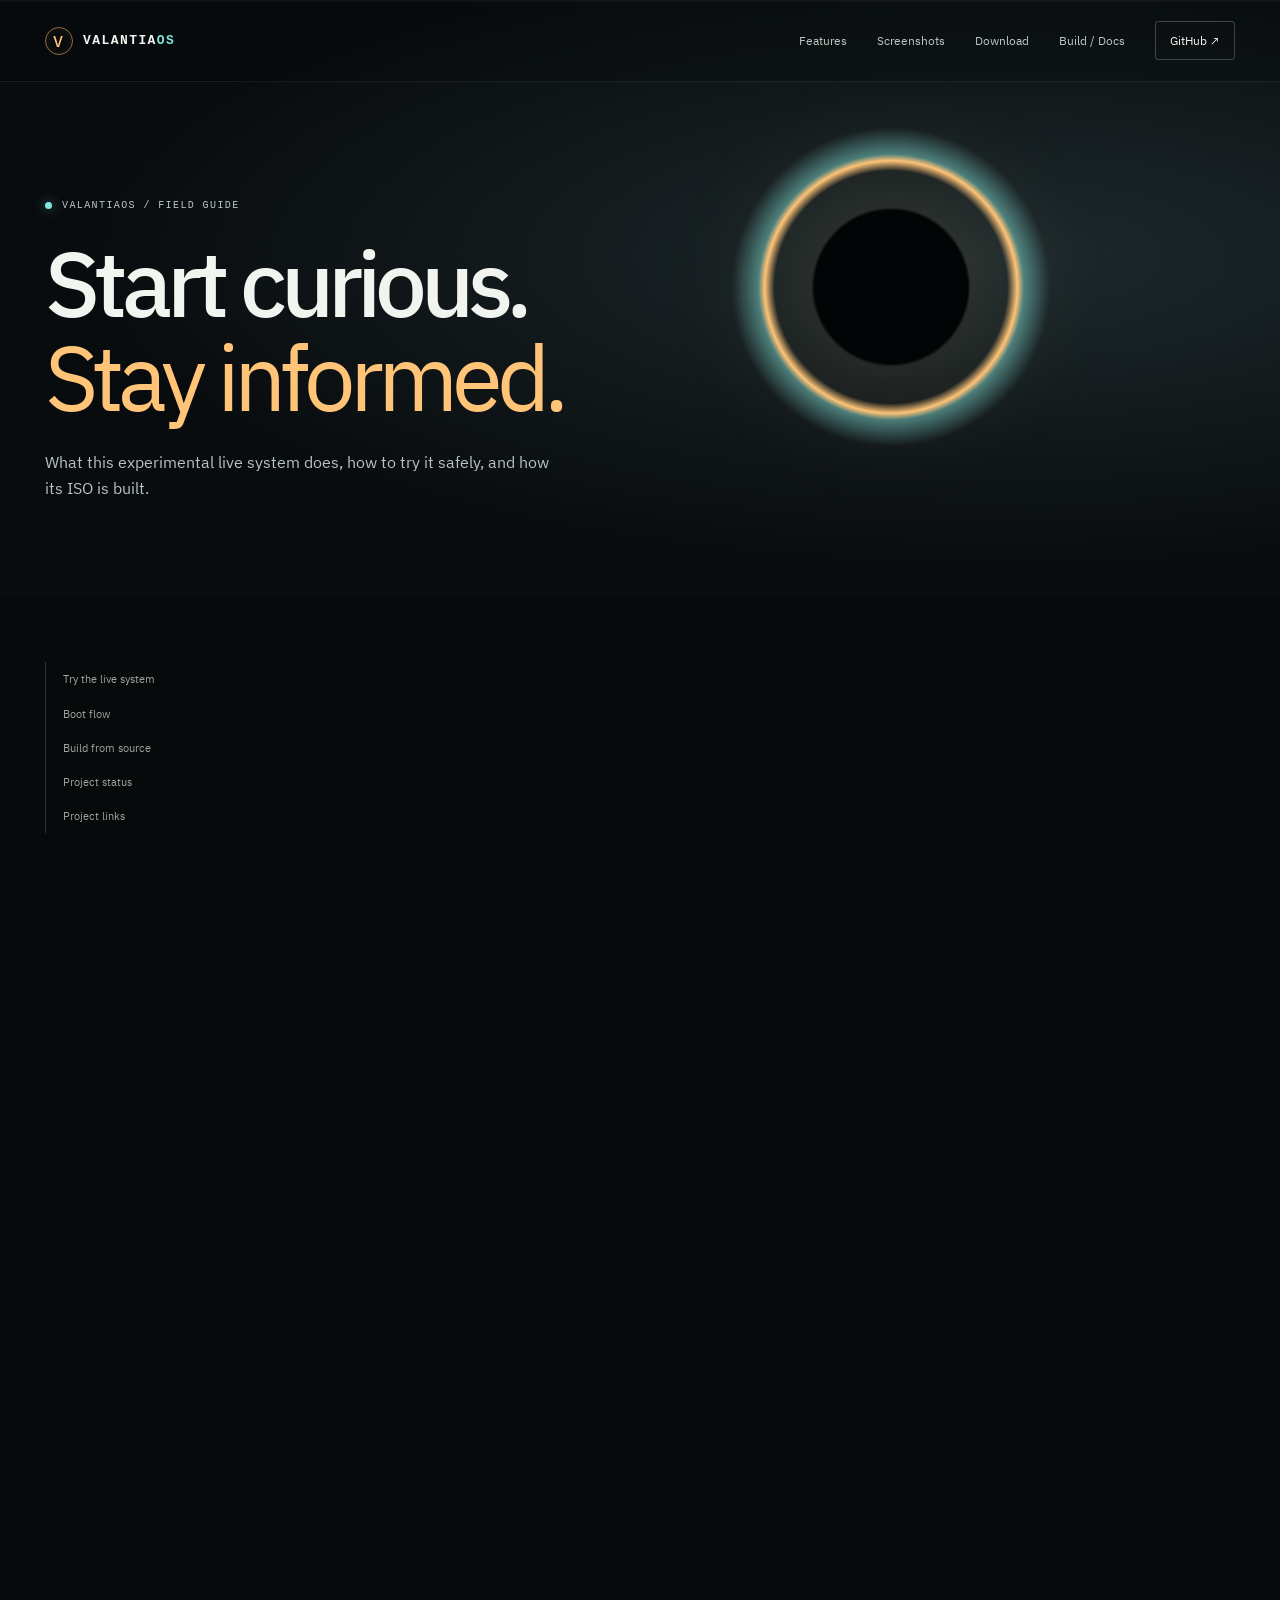
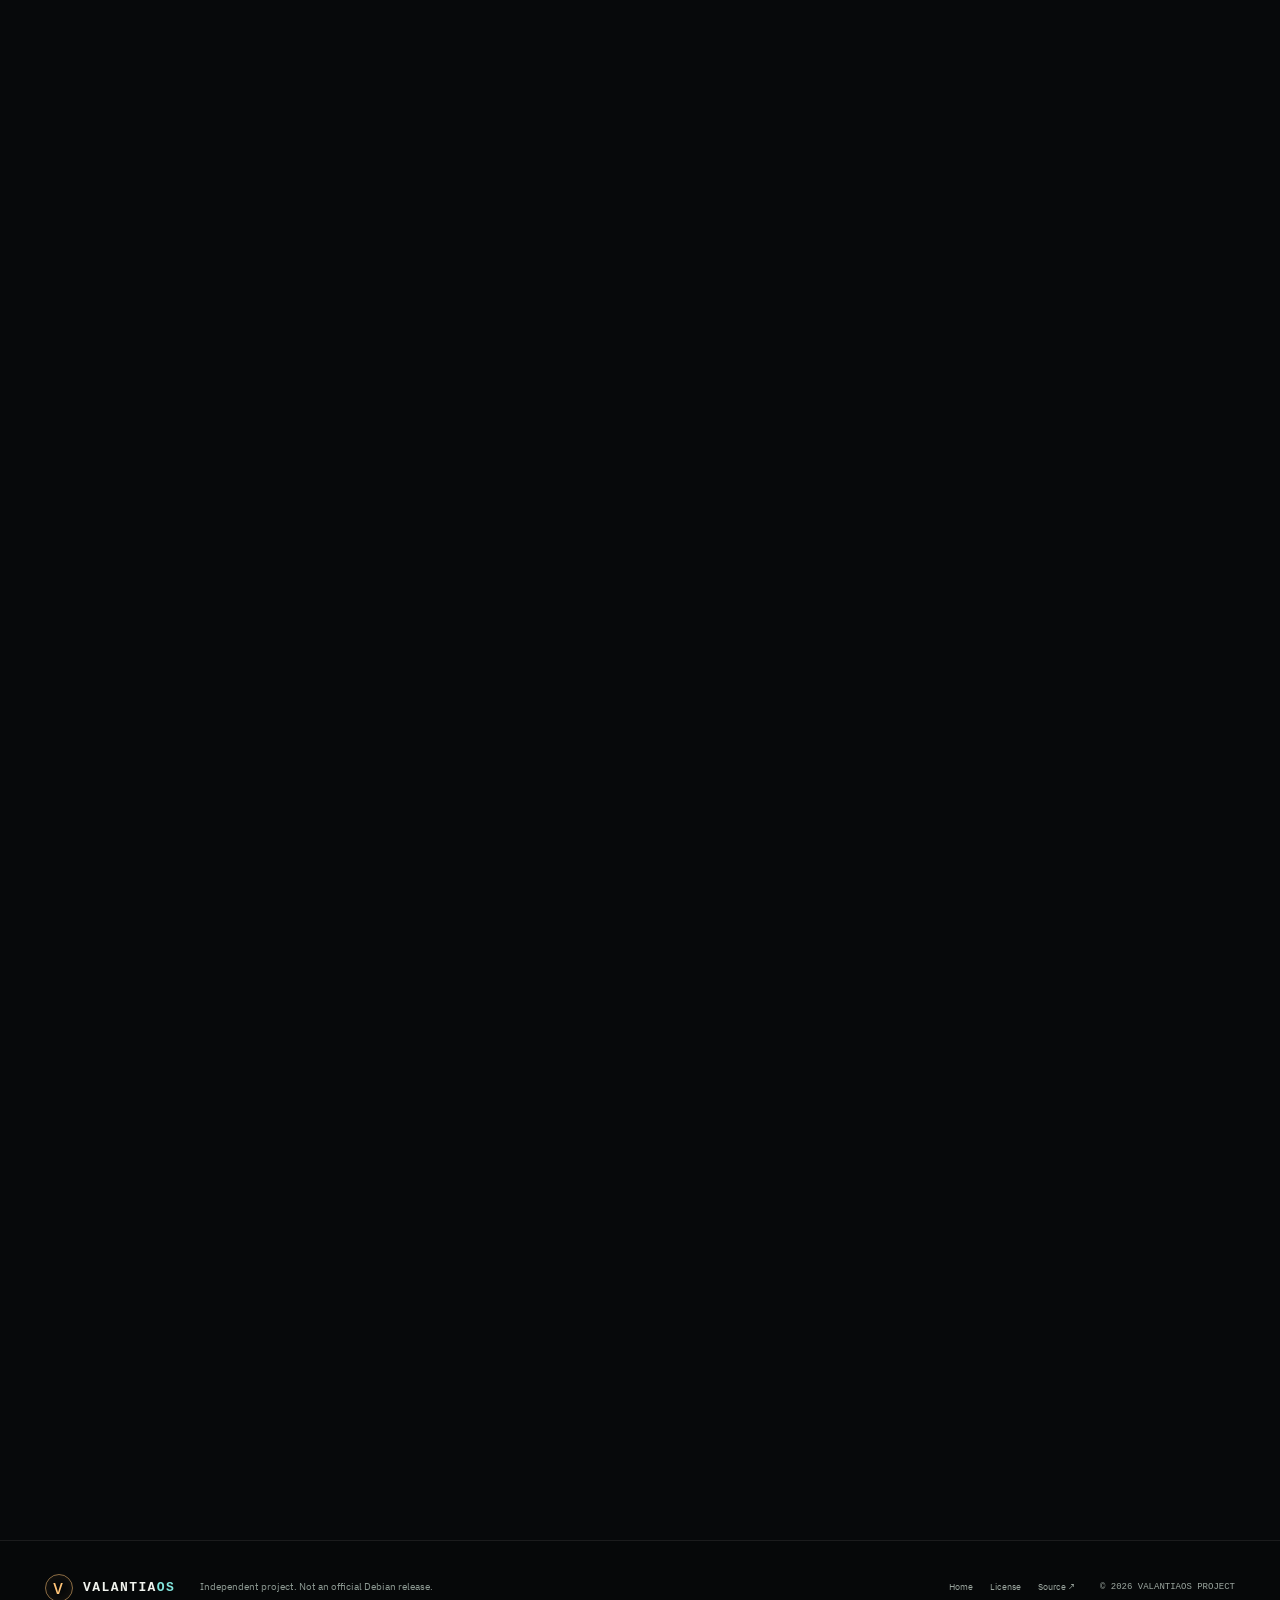
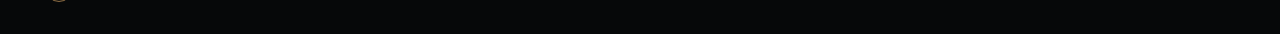
==== commit 4fa23453: "Redesign docs site with cosmic theme Co-Authored-By: Claude Fable 5 <noreply@anthropic.com>" ====
--- a/docs/docs.html
+++ b/docs/docs.html
@@ -3,40 +3,47 @@
 <head>
   <meta charset="utf-8">
   <meta name="viewport" content="width=device-width, initial-scale=1">
-  <meta name="theme-color" content="#070911">
-  <meta name="description" content="ValantiaOS Gaming documentation: try the live session, build the ISO, and understand the project's experimental status.">
-  <title>Documentation — ValantiaOS</title>
+  <meta name="theme-color" content="#07090b">
+  <meta name="color-scheme" content="dark">
+  <meta name="description" content="How to try ValantiaOS Gaming live, verify a build, understand the experimental project status, and build from source.">
+  <meta property="og:type" content="website">
+  <meta property="og:title" content="ValantiaOS — Field guide">
+  <meta property="og:description" content="Boot, build, and explore the experimental Debian 13 live system.">
+  <meta property="og:image" content="assets/img/valantia-social.svg">
+  <meta name="twitter:card" content="summary_large_image">
+  <meta name="twitter:title" content="ValantiaOS — Field guide">
+  <meta name="twitter:description" content="Boot, build, and explore the experimental Debian 13 live system.">
+  <title>Field Guide — ValantiaOS</title>
   <link rel="icon" href="assets/favicon.svg" type="image/svg+xml">
-  <link rel="stylesheet" href="assets/site.css">
-  <script src="assets/site.js" defer></script>
+  <link rel="stylesheet" href="assets/css/site.css">
+  <script type="module" src="assets/js/main.js"></script>
 </head>
 <body>
   <a class="skip-link" href="#main">Skip to content</a>
-  <header class="site-header"><div class="header-inner">
-    <a class="brand" href="index.html" aria-label="ValantiaOS home"><span class="brand-mark" aria-hidden="true"><i></i><i></i><i></i></span><span>Valantia<span class="brand-os">OS</span></span></a>
-    <button class="menu-toggle" type="button" aria-expanded="false" aria-controls="site-nav" aria-label="Open menu"><span></span><span></span></button>
-    <nav class="site-nav" id="site-nav" aria-label="Main navigation"><a href="index.html#about">About</a><a href="index.html#features">What's inside</a><a href="docs.html" aria-current="page">Documentation</a><a class="nav-github" href="https://github.com/ZiumOS/ValantiaOS" target="_blank" rel="noreferrer">GitHub <span aria-hidden="true">↗</span></a></nav>
+  <div class="scroll-progress" aria-hidden="true"><span></span></div>
+  <header class="site-header" id="top"><div class="header-inner">
+    <a class="brand" href="index.html" aria-label="ValantiaOS home"><span class="brand-symbol" aria-hidden="true">V</span><span>VALANTIA<span class="brand-os">OS</span></span></a>
+    <button class="menu-toggle" type="button" aria-expanded="false" aria-controls="site-nav" aria-label="Open navigation"><span></span><span></span></button>
+    <nav class="site-nav" id="site-nav" aria-label="Main navigation"><a href="index.html#features">Features</a><a href="index.html#desktop">Screenshots</a><a href="index.html#download">Download</a><a href="index.html#build">Build / Docs</a><a class="github-link" href="https://github.com/ZiumOS/ValantiaOS" target="_blank" rel="noopener noreferrer">GitHub <span aria-hidden="true">↗</span></a></nav>
   </div></header>
   <main id="main">
-    <section class="docs-hero"><p class="eyebrow"><span class="status-dot"></span> VALANTIAOS / FIELD NOTES</p><h1>Start curious.<br>Stay informed.</h1><p>What this experimental live system includes, how to try it safely, and how to build it from the source.</p></section>
-    <div class="docs-layout">
-      <nav class="docs-sidebar" aria-label="On this page"><a href="#try-it">Try the live system</a><a href="#build">Build from source</a><a href="#project-status">Project status</a><a href="#links">Project links</a></nav>
+    <section class="docs-hero">
+      <div class="section-shell docs-hero-inner"><p class="eyebrow"><span class="live-dot"></span> VALANTIAOS / FIELD GUIDE</p><h1 class="display">Start curious.<br><em>Stay informed.</em></h1><p>What this experimental live system does, how to try it safely, and how its ISO is built.</p></div>
+    </section>
+    <div class="docs-layout section-shell">
+      <nav class="docs-sidebar" aria-label="On this page"><a href="#try-it">Try the live system</a><a href="#boot-flow">Boot flow</a><a href="#build">Build from source</a><a href="#project-status">Project status</a><a href="#links">Project links</a></nav>
       <div class="docs-content">
-        <section id="try-it"><h2>Try the live system</h2><p>ValantiaOS Gaming 0.1.0 is an experimental Debian 13 (Trixie) live ISO for AMD64 PCs. Booting the image lets you explore the XFCE desktop without installing it to your disk.</p><div class="notice"><strong>Early software:</strong> back up important data and test on hardware you can afford to troubleshoot. Hardware support and gaming performance are not guaranteed. The project is not an official Debian release.</div><h3>Getting an ISO</h3><p>There is no confirmed public release download link yet. When a GitHub Actions workflow run completes, its ISO and checksum are available as workflow artifacts for the configured retention period. Check the repository's <a href="https://github.com/ZiumOS/ValantiaOS/actions" target="_blank" rel="noreferrer">Actions page</a> for the latest build.</p><h3>Live session account</h3><p>The current live image is configured with the username <code>user</code> and password <code>live</code>, with passwordless sudo. This is for the live environment only; do not reuse these credentials for an installed or network-facing system.</p><h3>Booting from USB</h3><ol><li>Download the ISO artifact and verify it against the accompanying <code>SHA256SUMS</code>.</li><li>Write the image to a USB drive using a tool that supports hybrid ISO images. This erases the selected drive.</li><li>Choose the USB device in your computer's boot menu and select the live option.</li><li>Try your hardware and tools, then report reproducible problems through GitHub Issues.</li></ol></section>
-        <section id="build"><h2>Build from source</h2><p>The project builds a hybrid ISO with Debian Live's <code>live-build</code>. The GitHub Actions workflow runs the build in a privileged Debian Trixie container; local builds need a Debian-compatible environment and the required privileges.</p><h3>Install the build tools</h3><pre class="command"><code id="install-command">sudo apt-get update
-sudo apt-get install -y live-build ca-certificates python3-pil fonts-dejavu-core</code><button class="copy-button" type="button" data-copy="install-command">Copy</button></pre><h3>Configure and build</h3><p>From the repository root, generate the GRUB splash and run the live-build configuration used by CI:</p><pre class="command"><code id="build-command">python3 branding/grub/make-splash.py
-lb config \
-  --distribution trixie \
-  --architectures amd64 \
-  --binary-image iso-hybrid \
-  --archive-areas "main contrib non-free non-free-firmware" \
-  --apt-recommends false
-sudo lb build</code><button class="copy-button" type="button" data-copy="build-command">Copy</button></pre><p>Builds may need substantial disk space and network access to Debian package repositories. CI uploads the resulting ISO as an artifact; artifact availability depends on workflow status and retention settings.</p></section>
-        <section id="project-status"><h2>Project status</h2><p>ValantiaOS Gaming is an independent, experimental project. Version 0.1.0 is a work in progress, not a stable or production-ready operating system. Package availability and behavior may change between builds.</p><table class="docs-table"><thead><tr><th>Area</th><th>Current information</th></tr></thead><tbody><tr><td>Base</td><td>Debian GNU/Linux 13 (Trixie)</td></tr><tr><td>Architecture</td><td>AMD64</td></tr><tr><td>Desktop</td><td>XFCE</td></tr><tr><td>Gaming tools</td><td>GameMode, MangoHud; Mesa Vulkan support</td></tr><tr><td>Support</td><td>No hardware compatibility guarantee</td></tr></tbody></table><p>Found a build failure or a reproducible issue? Include the workflow run, hardware details, and steps to reproduce in an issue. Avoid posting personal data or secrets in logs.</p></section>
-        <section id="links"><h2>Project links</h2><p>Browse the <a href="https://github.com/ZiumOS/ValantiaOS" target="_blank" rel="noreferrer">source repository</a>, review <a href="https://github.com/ZiumOS/ValantiaOS/actions" target="_blank" rel="noreferrer">build workflows</a>, or check <a href="https://github.com/ZiumOS/ValantiaOS/issues" target="_blank" rel="noreferrer">open and closed issues</a>.</p></section>
+        <section id="try-it" class="reveal"><p class="section-label"><span>01</span><span>FIRST CONTACT</span></p><h2>Try the live system</h2><p>ValantiaOS Gaming is an experimental Debian GNU/Linux 13 (Trixie) live ISO for AMD64 PCs. Booting the image lets you explore its XFCE desktop without installing it to your disk.</p><div class="notice"><strong>Early software:</strong> back up important data and test on hardware you can afford to troubleshoot. Hardware support and gaming performance are not guaranteed. ValantiaOS is not an official Debian release.</div><h3>Getting an ISO</h3><p>There is no permanent public release download link. Open the <a href="https://github.com/ZiumOS/ValantiaOS/actions/workflows/build-iso.yml" target="_blank" rel="noopener noreferrer">Build ValantiaOS workflow</a>, choose a successful run, then download its ISO artifact and matching <code>SHA256SUMS</code>. GitHub removes artifacts after the workflow's retention period.</p><h3>Live session account</h3><p>The current image uses username <code>user</code>, password <code>live</code>, and passwordless sudo. These credentials are for the live session only; never reuse them for an installed or network-facing system.</p><h3>Booting from USB</h3><ol><li>Download the ISO artifact and verify its SHA-256 checksum against the accompanying <code>SHA256SUMS</code>.</li><li>Write the hybrid ISO to a USB drive with a suitable imaging tool. This erases the selected drive.</li><li>Choose the USB device in your computer's boot menu and select a ValantiaOS live entry.</li><li>Try your hardware and tools, then report reproducible issues with the workflow run and steps to reproduce.</li></ol></section>
+        <section id="boot-flow" class="reveal"><p class="section-label"><span>02</span><span>BOOT SEQUENCE</span></p><h2>What happens at boot?</h2><p>Firmware starts GRUB, which presents ValantiaOS custom-kernel and Debian fallback live entries. The selected entry loads a kernel and initrd; Debian Live starts the system, then LightDM opens an XFCE session.</p><p>The website's animated terminal is a clearly marked illustration of these stages—not output captured from an actual boot.</p></section>
+        <section id="build" class="reveal"><p class="section-label"><span>03</span><span>FROM SOURCE</span></p><h2>Build the ISO</h2><p>CI builds the hybrid ISO in a privileged Debian Trixie container with <code>live-build</code>. Local builds need Docker, network access, disk space, and permission to run a privileged container.</p><h3>Build with the project script</h3><p>From a clone of the repository, run the same build script used by CI:</p><pre class="command"><code id="build-command">docker run --privileged --rm \
+  -v "$PWD:/work" -w /work \
+  debian:trixie \
+  bash -euxo pipefail scripts/build-iso.sh</code><button class="copy-button" type="button" data-copy="build-command">Copy</button></pre><p>The script creates the GRUB splash, configures live-build, builds the image, and writes the versioned ISO and <code>SHA256SUMS</code> to <code>output/</code>. Read <a href="https://github.com/ZiumOS/ValantiaOS/blob/web/scripts/build-iso.sh" target="_blank" rel="noopener noreferrer">the build script</a> for exact steps.</p></section>
+        <section id="project-status" class="reveal"><p class="section-label"><span>04</span><span>KNOWN LIMITS</span></p><h2>Project status</h2><p>ValantiaOS Gaming is an independent experimental project. Current release metadata identifies version 0.1.0. It is not stable or production-ready; package availability and behavior can change between builds.</p><table class="docs-table"><thead><tr><th>Area</th><th>Current information</th></tr></thead><tbody><tr><td>Base</td><td>Debian GNU/Linux 13 (Trixie)</td></tr><tr><td>Architecture</td><td>AMD64</td></tr><tr><td>Desktop</td><td>XFCE</td></tr><tr><td>Graphics</td><td>Mesa Vulkan support</td></tr><tr><td>Gaming tools</td><td>GameMode, MangoHud</td></tr><tr><td>Firmware</td><td>Selected packages for supported hardware</td></tr><tr><td>Compatibility</td><td>No hardware guarantee</td></tr></tbody></table><p>Found a reproducible issue? Share the build run, hardware details, and steps to reproduce. Do not post personal data or secrets in logs.</p></section>
+        <section id="links" class="reveal"><p class="section-label"><span>05</span><span>FURTHER OUT</span></p><h2>Project links</h2><p>Browse the <a href="https://github.com/ZiumOS/ValantiaOS" target="_blank" rel="noopener noreferrer">source repository</a>, inspect <a href="https://github.com/ZiumOS/ValantiaOS/actions" target="_blank" rel="noopener noreferrer">GitHub Actions</a>, or report issues in <a href="https://github.com/ZiumOS/ValantiaOS/issues" target="_blank" rel="noopener noreferrer">the issue tracker</a>.</p></section>
       </div>
     </div>
   </main>
-  <footer class="site-footer docs-footer"><div class="footer-inner"><a class="brand footer-brand" href="index.html"><span class="brand-mark" aria-hidden="true"><i></i><i></i><i></i></span><span>Valantia<span class="brand-os">OS</span></span></a><p>Independent project. Not affiliated with Debian.</p><div class="footer-links"><a href="index.html">Home</a><a href="https://github.com/ZiumOS/ValantiaOS" target="_blank" rel="noreferrer">GitHub ↗</a></div><span class="copyright"></span></div></footer>
+  <footer class="site-footer"><div class="footer-shell"><a class="brand" href="index.html"><span class="brand-symbol" aria-hidden="true">V</span><span>VALANTIA<span class="brand-os">OS</span></span></a><p>Independent project. Not an official Debian release.</p><nav aria-label="Footer"><a href="index.html">Home</a><a href="https://github.com/ZiumOS/ValantiaOS/blob/web/LICENSE" target="_blank" rel="noopener noreferrer">License</a><a href="https://github.com/ZiumOS/ValantiaOS" target="_blank" rel="noopener noreferrer">Source ↗</a></nav><small>© <span class="copyright-year">2026</span> VALANTIAOS PROJECT</small></div></footer>
 </body>
 </html>
--- a/docs/assets/css/site.css
+++ b/docs/assets/css/site.css
@@ -0,0 +1,13 @@
+@font-face{font-family:'IBM Plex Sans';src:url('../fonts/ibm-plex-sans-regular.woff2') format('woff2');font-weight:400;font-display:swap}@font-face{font-family:'IBM Plex Sans';src:url('../fonts/ibm-plex-sans-medium.woff2') format('woff2');font-weight:500;font-display:swap}@font-face{font-family:'IBM Plex Sans';src:url('../fonts/ibm-plex-sans-semibold.woff2') format('woff2');font-weight:600;font-display:swap}@font-face{font-family:'IBM Plex Sans';src:url('../fonts/ibm-plex-sans-bold.woff2') format('woff2');font-weight:700;font-display:swap}:root{color-scheme:dark;--night:#07090b;--deep:#0b1013;--panel:#10171b;--panel2:#141e22;--ink:#f1f4ef;--muted:#a3aeaa;--line:#293539;--amber:#ffc477;--cyan:#83e6de;--display:'IBM Plex Sans',Cantarell,system-ui,sans-serif;--body:'IBM Plex Sans',Cantarell,system-ui,sans-serif;--mono:ui-monospace,monospace;--max:1190px}*{box-sizing:border-box}html{scroll-behavior:smooth;scroll-padding-top:90px}body{margin:0;background:var(--night);color:var(--ink);font:400 16px/1.65 var(--body);-webkit-font-smoothing:antialiased}a{color:inherit}button{font:inherit}a,button,summary{-webkit-tap-highlight-color:transparent}a:focus-visible,button:focus-visible,summary:focus-visible{outline:2px solid var(--cyan);outline-offset:4px}.skip-link{position:fixed;z-index:40;top:-70px;left:14px;padding:11px 16px;background:var(--cyan);color:#061011;font-weight:700}.skip-link:focus{top:12px}.page-intro{position:fixed;z-index:35;inset:0;display:flex;align-items:center;justify-content:center;gap:20px;background:#07090b;color:var(--ink);font:10px var(--mono);letter-spacing:.2em;animation:intro-out .45s ease 1.3s forwards}.page-intro i{width:45px;height:1px;background:var(--amber);animation:intro-line .8s ease both}.page-intro button{border:0;background:transparent;color:var(--cyan);font:9px var(--mono);letter-spacing:.1em;cursor:pointer}.page-intro.is-gone{pointer-events:none;animation:intro-out .35s ease forwards}.cursor-glow{position:fixed;z-index:0;inset:0;pointer-events:none;background:radial-gradient(260px circle at var(--x,-400px) var(--y,-400px),#83e6de0b,transparent 72%)}.scroll-progress{position:fixed;top:0;left:0;width:100%;height:2px;z-index:30;background:#ffffff0a}.scroll-progress span{display:block;width:100%;height:100%;background:linear-gradient(90deg,var(--amber),var(--cyan));transform:scaleX(0);transform-origin:left}.site-header{height:82px;position:fixed;z-index:20;inset:0 0 auto;border-bottom:1px solid #ffffff12;background:#07090b44;transition:height .3s,background .3s,backdrop-filter .3s}.site-header.is-scrolled{height:66px;background:#07090be8;backdrop-filter:blur(16px)}.header-inner,.section-shell{width:min(var(--max),calc(100% - 56px));margin-inline:auto}.header-inner{height:100%;display:flex;align-items:center;justify-content:space-between}.brand{display:flex;align-items:center;gap:10px;text-decoration:none;font:600 13px var(--mono);letter-spacing:.11em}.brand-symbol{width:28px;height:28px;display:grid;place-items:center;border:1px solid #ffc47788;border-radius:50%;color:var(--amber);font:500 16px var(--display);box-shadow:inset 0 0 12px #ffc47714}.brand-os{color:var(--cyan)}.site-nav{display:flex;align-items:center;gap:30px}.site-nav>a{color:#bdc7c1;text-decoration:none;font-size:12px;position:relative;transition:color .2s}.site-nav>a:not(.github-link):after{content:"";position:absolute;height:1px;bottom:-8px;left:0;right:100%;background:var(--cyan);transition:right .25s}.site-nav>a:hover,.site-nav>a.is-active{color:var(--ink)}.site-nav>a:hover:after,.site-nav>a.is-active:after{right:0}.site-nav .github-link{border:1px solid #ffffff38;border-radius:3px;padding:9px 14px;color:var(--ink);transition:background .2s,border-color .2s}.github-link:hover{background:#ffffff0b;border-color:var(--cyan)}.menu-toggle{display:none}.hero{height:max(720px,100svh);min-height:680px;position:relative;isolation:isolate;overflow:hidden;display:flex;align-items:center;background:radial-gradient(ellipse at 72% 48%,#192329 0,#0c1114 34%,#07090b 74%)}.blackhole-canvas,.hero-grid{position:absolute;inset:0;width:100%;height:100%;z-index:-1}.hero-grid{opacity:.16;background-image:linear-gradient(#a4b6ae10 1px,transparent 1px),linear-gradient(90deg,#a4b6ae10 1px,transparent 1px);background-size:88px 88px;mask-image:linear-gradient(90deg,transparent,#000 50%,#000)}.hero:after{content:"";position:absolute;z-index:-1;inset:auto 0 0;height:24%;background:linear-gradient(transparent,var(--night));pointer-events:none}.hero-inner{width:min(var(--max),calc(100% - 56px));margin:0 auto;padding-top:55px;position:relative;z-index:1}.hero-copy{width:min(610px,58%);position:relative;z-index:2}.eyebrow,.section-label,.hero-meta,.hero-orbit-label,.hero-index,.scroll-cue,.card-index,.features-footnote,.terminal-bar,.terminal-caption,.terminal-foot,.screenshot-placeholder>div>span,.placeholder-coordinates,.release-top,.tested-placeholder b,.code-heading,.safety-note>span{font:10px var(--mono);letter-spacing:.14em}.eyebrow{color:#bcc8c2;display:flex;align-items:center;gap:10px}.live-dot,.terminal-live i,.release-status i{width:7px;height:7px;display:inline-block;border-radius:50%;background:var(--cyan);box-shadow:0 0 12px #83e6de88;animation:signal 2.6s ease-in-out infinite}.hero h1{font:500 clamp(56px,8vw,112px)/.94 var(--display);letter-spacing:-.075em;margin:28px 0 25px}.hero h1 em,.display em{color:var(--amber);font-style:normal;font-weight:400}.hero-lede{max-width:500px;color:#b8c4bf;font-size:16px;line-height:1.85}.hero-actions{display:flex;gap:12px;align-items:center;margin-top:31px}.button{min-height:48px;display:inline-flex;justify-content:center;align-items:center;gap:19px;padding:0 19px;border-radius:3px;text-decoration:none;font-size:12px;font-weight:600;transition:transform .24s,box-shadow .24s,border-color .24s,background .24s;will-change:transform}.button-primary{position:relative;overflow:hidden;color:#10110f;background:linear-gradient(110deg,#ffd597,var(--amber) 45%,#ffe4b7 60%,var(--amber));background-size:220% 100%;box-shadow:0 5px 26px #ffc4771d;animation:amber-glow 5s ease-in-out infinite}.button-primary:hover{box-shadow:0 8px 36px #ffc47749;transform:translateY(-2px)}.button-quiet{border:1px solid #ffffff38;color:var(--ink);background:#080b0c63}.button-quiet:hover{border-color:var(--cyan);transform:translateY(-2px)}.hero-meta{display:flex;align-items:center;gap:12px;margin-top:46px;color:#a8b3ae;font-size:9px}.hero-meta i{width:3px;height:3px;border-radius:50%;background:var(--amber)}.hero-orbit-label{position:absolute;right:0;top:15%;width:250px;display:flex;justify-content:space-between;color:#c0cbc4a0;font-size:8px}.hero-orbit-label span:last-child{writing-mode:vertical-rl;transform:translateY(70px)}.scroll-cue{position:absolute;bottom:39px;left:max(28px,calc((100% - var(--max))/2));display:flex;align-items:center;gap:16px;text-decoration:none;color:#9da9a3;font-size:9px}.scroll-cue i{width:60px;height:1px;background:#9da9a366;position:relative;overflow:hidden}.scroll-cue i:after{content:"";position:absolute;inset:0;background:var(--cyan);transform:translateX(-100%);animation:line-travel 2s ease-in-out infinite}.hero-index{position:absolute;right:max(28px,calc((100% - var(--max))/2));bottom:39px;color:#9da9a3;font-size:9px}.hero-reveal{opacity:0;transform:translateY(17px);animation:hero-in .8s cubic-bezier(.2,.7,.2,1) forwards}.delay-1{animation-delay:.12s}.delay-2{animation-delay:.24s}.delay-3{animation-delay:.36s}.section-shell{position:relative}.section-pad{padding:125px 0}.intro{padding-top:120px;padding-bottom:115px}.section-label{display:flex;gap:18px;color:#89958f;font-size:9px}.section-label span:first-child{color:var(--amber)}.intro-grid{display:grid;grid-template-columns:1fr .82fr;gap:80px;margin-top:40px}.display{font:500 clamp(42px,6vw,73px)/1.02 var(--display);letter-spacing:-.065em;margin:0}.intro-copy{max-width:510px;padding-top:9px}.intro-copy p,.boot-copy>p,.desktop-intro>p,.download-copy,.build-grid>div>p{font-size:14px;line-height:1.9;color:#aeb9b3;margin:0 0 16px}.stat-line{display:flex;gap:0;margin-top:67px;border-top:1px solid var(--line);border-bottom:1px solid var(--line);max-width:670px}.stat-line>div{flex:1;padding:20px 24px;border-right:1px solid var(--line);display:flex;flex-direction:column;gap:4px}.stat-line>div:first-child{padding-left:0}.stat-line>div:last-child{border:0}.stat-line strong{font:500 26px var(--display);color:var(--cyan)}.stat-line span{font:9px var(--mono);letter-spacing:.1em;color:#87938d}.features{background:linear-gradient(180deg,#0a0e10,#0b1012 60%,#090c0e);border-block:1px solid #ffffff0c}.section-heading{display:flex;align-items:end;justify-content:space-between;gap:30px;margin:40px 0 47px}.section-heading p{max-width:285px;color:#97a49e;font-size:13px}.feature-grid{display:grid;grid-template-columns:repeat(4,1fr);gap:13px;perspective:900px}.feature-card{--mx:50%;--my:50%;min-height:290px;position:relative;overflow:hidden;padding:24px 20px;background:radial-gradient(circle at var(--mx) var(--my),#83e6de12,transparent 48%),linear-gradient(145deg,#12191c,#0d1214);border:1px solid #ffffff18;border-radius:4px;transform-style:preserve-3d;transition:transform .25s,border-color .25s,background .3s}.feature-card:hover{border-color:#83e6de55}.card-index{font-size:8px;color:#85918b}.feature-icon{height:52px;width:52px;margin:43px 0 22px;display:grid;place-items:center;border:1px solid #ffc47755;color:var(--amber);border-radius:50%;font:500 20px var(--display)}.icon-window{position:relative}.icon-window i:first-child{width:22px;height:16px;border:1px solid var(--cyan);border-radius:2px}.icon-window i:last-child{position:absolute;width:12px;height:1px;background:var(--cyan);transform:translateY(11px)}.icon-vulkan{font-style:italic}.icon-game{font:24px var(--body)}.icon-debian{font:11px var(--mono)}.feature-card h3{font:500 18px var(--display);margin:0 0 9px}.feature-card p{font-size:12px;line-height:1.75;color:#98a59f;margin:0}.card-glint{position:absolute;inset:0;pointer-events:none;background:radial-gradient(220px circle at var(--mx) var(--my),#83e6de0c,transparent 70%)}.features-footnote{margin-top:24px;color:#8b9791;font-size:9px;letter-spacing:.06em}.features-footnote span{color:var(--amber);margin-right:8px}.boot-section{background:#0a0d0f}.boot-grid{display:grid;grid-template-columns:.8fr 1.2fr;align-items:center;gap:75px}.boot-copy .display{margin:38px 0 22px}.inline-link{display:inline-flex;gap:10px;align-items:center;margin-top:8px;color:var(--cyan);font-size:12px;text-decoration:none;border-bottom:1px solid #83e6de55;padding-bottom:5px;transition:gap .2s}.inline-link:hover{gap:16px}.terminal{overflow:hidden;border:1px solid #ffffff24;border-radius:5px;background:#080b0d;box-shadow:0 25px 80px #0007}.terminal-bar,.terminal-foot{height:43px;padding:0 17px;display:flex;align-items:center;justify-content:space-between;color:#8e9b95;font-size:8px;border-bottom:1px solid #ffffff13}.terminal-lights{display:flex;gap:5px;margin-right:10px}.terminal-lights i{width:6px;height:6px;border-radius:50%;background:#41504a}.terminal-bar>span:nth-child(2){margin-right:auto}.terminal-live{display:flex;align-items:center;gap:7px;color:var(--cyan)}.terminal-live i{width:5px;height:5px}.terminal-screen{min-height:245px;padding:20px 23px 24px;font:11px/2 var(--mono);color:#c6d1cb}.terminal-caption{font-size:8px;color:#697870;margin:0 0 13px}.boot-lines{padding:0;margin:0;list-style:none}.boot-lines li{opacity:0;transform:translateX(-5px);animation:terminal-line .38s ease forwards}.boot-lines li:before{content:'› ';color:var(--amber)}.boot-lines li.is-done:after{content:'  [ OK ]';color:var(--cyan)}.boot-lines li.is-current:after{content:'  …';color:var(--amber);animation:signal 1s infinite}.terminal-cursor{display:inline-block;width:6px;height:12px;background:var(--cyan);vertical-align:middle;animation:signal 1s infinite}.terminal-foot{height:34px;border-top:1px solid #ffffff13;border-bottom:0;font-size:8px}.desktop-section{background:radial-gradient(ellipse at 85% 60%,#172125 0,transparent 46%),#0b0f11}.desktop-intro{display:flex;justify-content:space-between;align-items:end;gap:30px;margin:38px 0 39px}.desktop-intro>p{max-width:380px;margin-bottom:4px}.screenshot-placeholder{min-height:410px;border:1px dashed #53615a;background:linear-gradient(135deg,#111719,#0b0e10);display:grid;place-items:center;position:relative;text-align:center;overflow:hidden}.screenshot-placeholder:before,.screenshot-placeholder:after{content:"";position:absolute;width:210px;height:210px;border:1px solid #83e6de16;border-radius:50%;animation:orbit 22s linear infinite}.screenshot-placeholder:after{width:320px;height:320px;border-color:#ffc47714;animation-direction:reverse}.screenshot-placeholder>div:nth-child(2){position:relative;z-index:1;display:grid;justify-items:center}.screenshot-placeholder>div>span{color:var(--cyan);font-size:8px}.screenshot-placeholder strong{font:500 clamp(23px,3vw,34px)/1.25 var(--display);margin:14px 0}.screenshot-placeholder small{font-size:11px;color:#8e9b94}.placeholder-cross{position:absolute;top:25px;left:25px;color:var(--amber);font-size:18px}.placeholder-coordinates{position:absolute;right:23px;bottom:21px;color:#78857e;font-size:8px}.download-section{background:linear-gradient(125deg,#0c1012,#111719 70%,#0c1112);border-block:1px solid #ffffff10}.download-grid{display:grid;grid-template-columns:1fr .9fr;gap:85px;align-items:center}.download-grid .display{margin:40px 0 23px}.download-copy{max-width:500px;margin-bottom:25px}.release-card{border:1px solid #ffffff24;background:#090d0f;padding:25px 27px;box-shadow:0 30px 80px #0004}.release-top{display:flex;justify-content:space-between;color:#8f9c95;font-size:8px;border-bottom:1px solid var(--line);padding-bottom:15px}.release-status{color:var(--amber);display:flex;align-items:center;gap:7px}.release-status i{background:var(--amber);box-shadow:0 0 10px #ffc47766;width:5px;height:5px}.release-name{font:500 25px var(--display);margin:24px 0}.release-name em{color:var(--amber);font-style:normal}.release-card dl{margin:0}.release-card dl>div{display:flex;justify-content:space-between;gap:16px;padding:12px 0;border-top:1px solid #ffffff13}.release-card dt{color:#89958f;font-size:11px}.release-card dd{margin:0;text-align:right;color:#e0e6e1;font:10px var(--mono)}.tested-placeholder{display:flex;align-items:center;gap:12px;padding:15px;margin-top:21px;background:#ffc4770c;border:1px solid #ffc4772c}.tested-mark{font:22px var(--display);color:var(--amber)}.tested-placeholder b,.tested-placeholder small{display:block}.tested-placeholder b{font-size:8px;color:var(--amber)}.tested-placeholder small{font-size:10px;color:#aab4ae;margin-top:4px}.safety-note{display:grid;grid-template-columns:180px 1fr;gap:25px;margin-top:43px;padding-top:22px;border-top:1px solid var(--line)}.safety-note>span{color:var(--amber);font-size:8px}.safety-note p{font-size:11px;color:#97a39d;margin:0}.build-section{background:#090c0e}.build-grid{display:grid;grid-template-columns:.75fr 1.25fr;gap:75px;align-items:center}.build-grid .display{margin:40px 0 20px}.code-panel{border:1px solid #ffffff20;background:#0e1315;border-radius:4px;overflow:hidden}.code-heading{display:flex;justify-content:space-between;align-items:center;padding:13px 17px;border-bottom:1px solid #ffffff16;color:#89958f;font-size:8px}.copy-button{cursor:pointer;border:1px solid #52615a;color:var(--cyan);background:transparent;border-radius:2px;padding:6px 10px;font:9px var(--mono);transition:background .2s,border-color .2s}.copy-button:hover{background:#83e6de10;border-color:var(--cyan)}.code-panel pre{margin:0;padding:22px 20px;overflow-x:auto;color:#dce5df;font:11px/1.9 var(--mono)}.code-panel pre code{white-space:pre}.code-panel>p{margin:0;padding:0 20px 18px;color:#909c95;font:10px var(--mono)}.code-panel>p code,.faq-list code{color:var(--amber)}.faq-section{background:#0c1012;border-top:1px solid #ffffff0c}.faq-grid{display:grid;grid-template-columns:.75fr 1.25fr;gap:75px}.faq-grid .display{margin-top:38px}.faq-list details{border-bottom:1px solid var(--line)}.faq-list details:first-child{border-top:1px solid var(--line)}.faq-list summary{list-style:none;cursor:pointer;display:flex;justify-content:space-between;gap:20px;padding:19px 2px;font:500 15px var(--display)}.faq-list summary::-webkit-details-marker{display:none}.faq-list summary span{color:var(--amber);transition:transform .25s}.faq-list details[open] summary span{transform:rotate(45deg)}.faq-list details p{margin:0;padding:0 25px 20px 2px;color:#a6b1ab;font-size:12px;line-height:1.8}.site-footer{padding:28px 0;background:#060809;border-top:1px solid #ffffff15}.footer-shell{width:min(var(--max),calc(100% - 56px));margin:auto;display:flex;align-items:center;gap:25px}.footer-shell>p{margin-right:auto;color:#8c9992;font-size:10px}.footer-shell nav{display:flex;gap:17px}.footer-shell nav a,.footer-shell>small{font-size:9px;color:#9ba69f;text-decoration:none}.footer-shell nav a:hover{color:var(--cyan)}.footer-shell>small{font-family:var(--mono)}.reveal{opacity:0;transform:translateY(20px);transition:opacity .7s cubic-bezier(.16,1,.3,1),transform .7s cubic-bezier(.16,1,.3,1);transition-delay:var(--reveal-delay,0ms)}.reveal.is-visible{opacity:1;transform:none}.hero .reveal{opacity:1;transform:none}.docs-hero{position:relative;isolation:isolate;overflow:hidden;padding:190px 0 80px;background:radial-gradient(ellipse at 78% 43%,#1d292c,#090c0e 65%)}.docs-hero:after{content:"";position:absolute;z-index:-1;width:470px;aspect-ratio:1;right:12%;top:48%;transform:translateY(-50%);border-radius:50%;background:radial-gradient(circle,#030405 0 23%,transparent 24%),radial-gradient(ellipse,transparent 35%,#ffc477 38%,#83e6de77 40%,transparent 48%);filter:drop-shadow(0 0 40px #ffc47724)}.docs-hero-inner{position:relative}.docs-hero h1{margin:25px 0;font-size:clamp(50px,8vw,92px)}.docs-hero-inner>p:last-child{color:#b8c4bf;max-width:520px}.docs-layout{display:grid;grid-template-columns:210px minmax(0,750px);gap:70px;padding-top:65px;padding-bottom:100px}.docs-sidebar{position:sticky;top:100px;height:max-content;border-left:1px solid var(--line);padding-left:17px}.docs-sidebar a{display:block;padding:8px 0;text-decoration:none;font-size:11px;color:#9aa69f;transition:color .2s,transform .2s}.docs-sidebar a:hover{color:var(--cyan);transform:translateX(4px)}.docs-content section{padding:0 0 43px;margin-bottom:43px;border-bottom:1px solid var(--line);scroll-margin-top:100px}.docs-content .section-label{margin:0 0 14px}.docs-content h2{font:500 34px var(--display);letter-spacing:-.04em;margin:0 0 17px}.docs-content h3{font:500 16px var(--display);margin:27px 0 8px}.docs-content p,.docs-content li{font-size:13px;line-height:1.85;color:#b1bcb6}.docs-content ul,.docs-content ol{padding-left:20px}.docs-content a{color:var(--cyan)}.docs-content code:not(.command code){padding:.12em .38em;background:#161e20;border:1px solid #293739;border-radius:2px;color:var(--amber);font:11px var(--mono)}.notice{padding:15px 17px;border-left:2px solid var(--amber);background:#ffc4770b;color:#cbd4cf;font-size:12px;margin:18px 0}.command{position:relative;background:#080b0d;border:1px solid #293539;padding:18px 90px 18px 16px;overflow:auto;color:#e0e9e3;font:10px/1.8 var(--mono);white-space:pre}.command .copy-button{position:absolute;right:9px;top:9px}.docs-table{border-collapse:collapse;width:100%;font-size:11px}.docs-table th,.docs-table td{text-align:left;padding:11px 9px;border-bottom:1px solid var(--line)}.docs-table th{font:9px var(--mono);color:#94a19b;font-weight:400;letter-spacing:.1em}.docs-footer{margin:0}
+@media(max-width:900px){.site-nav{gap:19px}.hero-copy{width:min(590px,70%)}.feature-grid{grid-template-columns:repeat(2,1fr)}.feature-card{min-height:255px}.download-grid{gap:40px}.intro-grid,.boot-grid,.build-grid,.faq-grid{gap:45px}.docs-layout{grid-template-columns:170px 1fr;gap:40px}}
+@media(max-width:680px){.header-inner,.section-shell,.footer-shell,.hero-inner{width:calc(100% - 40px)}.site-header{height:68px}.site-header.is-scrolled{height:60px}.menu-toggle{display:flex;width:42px;height:42px;flex-direction:column;justify-content:center;align-items:center;gap:6px;border:1px solid #ffffff25;border-radius:3px;background:#0a0d0f;color:white}.menu-toggle span{width:16px;height:1px;background:currentColor;transition:transform .2s}.menu-toggle[aria-expanded=true] span:first-child{transform:translateY(3.5px) rotate(45deg)}.menu-toggle[aria-expanded=true] span:last-child{transform:translateY(-3.5px) rotate(-45deg)}.site-nav{position:absolute;display:flex;visibility:hidden;opacity:0;transform:translateY(-8px);transition:opacity .2s,transform .2s,visibility .2s;top:calc(100% + 1px);left:0;right:0;padding:10px 20px 19px;background:#090c0ef3;backdrop-filter:blur(16px);border-bottom:1px solid var(--line);flex-direction:column;align-items:stretch;gap:0}.site-nav.is-open{visibility:visible;opacity:1;transform:none}.site-nav>a{padding:12px 2px}.site-nav>a:after{display:none}.site-nav .github-link{margin-top:8px;text-align:center}.hero{height:850px;height:max(760px,100svh);min-height:700px}.hero-inner{padding-top:45px}.hero-copy{width:100%;max-width:560px}.hero h1{font-size:clamp(54px,14vw,82px);letter-spacing:-.07em}.hero-lede{max-width:450px;font-size:14px}.hero-orbit-label{right:0;top:25%;width:auto;display:grid;gap:10px;font-size:7px}.hero-orbit-label span:last-child{writing-mode:initial;transform:none}.hero-meta{font-size:8px;gap:8px;margin-top:35px}.scroll-cue{left:20px;bottom:27px;font-size:8px}.scroll-cue i{width:34px}.hero-index{right:20px;bottom:27px;font-size:8px}.section-pad{padding:87px 0}.intro{padding:88px 0}.intro-grid{grid-template-columns:1fr;gap:20px;margin-top:30px}.display{font-size:clamp(42px,12vw,60px)}.intro-copy{padding:0}.intro-copy p,.boot-copy>p,.desktop-intro>p,.download-copy,.build-grid>div>p{font-size:13px}.stat-line{margin-top:38px}.stat-line>div{padding:15px 12px}.stat-line strong{font-size:22px}.stat-line span{font-size:7px}.section-heading{display:block;margin:30px 0}.section-heading p{max-width:340px}.feature-grid{gap:9px}.feature-card{min-height:250px;padding:16px 13px}.feature-icon{height:43px;width:43px;margin:38px 0 17px}.feature-card h3{font-size:15px}.feature-card p{font-size:11px}.card-index{font-size:7px}.features-footnote{font-size:8px;line-height:1.7}.boot-grid,.build-grid,.faq-grid,.download-grid{grid-template-columns:1fr;gap:38px}.boot-copy .display,.build-grid .display,.download-grid .display,.faq-grid .display{margin-top:30px}.terminal-screen{min-height:235px;padding:17px 15px;font-size:9px}.terminal-bar{padding-inline:12px;font-size:7px}.desktop-intro{display:block;margin:29px 0}.desktop-intro>p{margin-top:19px}.screenshot-placeholder{min-height:330px}.placeholder-coordinates{font-size:6px;right:10px;bottom:12px}.download-grid{gap:37px}.release-card{padding:19px 16px}.release-card dd{font-size:9px}.safety-note{grid-template-columns:1fr;gap:5px;margin-top:28px}.code-panel pre{font-size:9px;padding:16px 12px}.faq-grid{gap:33px}.faq-list summary{font-size:13px}.footer-shell{flex-wrap:wrap;gap:13px}.footer-shell>p{flex-basis:calc(100% - 150px);margin:0}.footer-shell nav{margin-right:auto;gap:13px}.footer-shell>small{margin-left:auto}.docs-hero{padding:145px 0 62px}.docs-hero:after{width:280px;right:-100px;top:50%}.docs-layout{display:block;padding-top:25px;padding-bottom:70px}.docs-sidebar{position:sticky;top:60px;z-index:5;display:flex;overflow-x:auto;gap:15px;background:#07090bf0;border-left:0;border-bottom:1px solid var(--line);padding:7px 0;margin:0 0 30px;white-space:nowrap}.docs-sidebar a{padding:8px 0}.docs-content h2{font-size:28px}.command{padding-right:18px;padding-bottom:48px}.command .copy-button{top:auto;bottom:8px}.docs-table{font-size:9px}.docs-table th,.docs-table td{padding:9px 5px}}
+@media(max-width:380px){.header-inner,.section-shell,.footer-shell,.hero-inner{width:calc(100% - 32px)}.hero-actions{align-items:stretch;flex-direction:column;width:max-content}.button{min-height:45px}.feature-card{min-height:270px}.release-card dl>div{gap:8px}.release-card dt,.release-card dd{font-size:8px}}
+@media(min-width:1500px){.hero-copy{width:610px}.hero h1{font-size:116px}.section-pad{padding-block:150px}}
+@media(prefers-reduced-motion:reduce){.page-intro{display:none!important}.cursor-glow{display:none!important}html{scroll-behavior:auto}*,*::before,*::after{animation-duration:.01ms!important;animation-iteration-count:1!important;transition-duration:.01ms!important;scroll-behavior:auto!important}.reveal{opacity:1;transform:none}.hero-reveal{animation:none;opacity:1;transform:none}.blackhole-canvas{display:none}.feature-card{transform:none!important}}
+
+@keyframes intro-line{from{transform:scaleX(0)}to{transform:scaleX(1)}}@keyframes intro-out{to{opacity:0;visibility:hidden}}@keyframes intro-out{to{opacity:0;visibility:hidden}}@keyframes hero-in{to{opacity:1;transform:translateY(0)}}@keyframes signal{50%{opacity:.45}}@keyframes amber-glow{0%,100%{background-position:0 0}50%{background-position:100% 0}}@keyframes line-travel{50%{transform:translateX(0)}100%{transform:translateX(100%)}}@keyframes terminal-line{to{opacity:1;transform:none}}@keyframes orbit{to{transform:rotate(360deg)}}
+@media(max-width:900px){.site-nav{gap:19px}.hero-copy{width:min(590px,70%)}.feature-grid{grid-template-columns:repeat(2,1fr)}.feature-card{min-height:255px}.download-grid{gap:40px}.intro-grid,.boot-grid,.build-grid,.faq-grid{gap:45px}.docs-layout{grid-template-columns:170px 1fr;gap:40px}}
+@media(max-width:680px){.header-inner,.section-shell,.footer-shell,.hero-inner{width:calc(100% - 40px)}.site-header{height:68px}.site-header.is-scrolled{height:60px}.menu-toggle{display:flex;width:42px;height:42px;flex-direction:column;justify-content:center;align-items:center;gap:6px;border:1px solid #ffffff25;border-radius:3px;background:#0a0d0f;color:white}.menu-toggle span{width:16px;height:1px;background:currentColor;transition:transform .2s}.menu-toggle[aria-expanded=true] span:first-child{transform:translateY(3.5px) rotate(45deg)}.menu-toggle[aria-expanded=true] span:last-child{transform:translateY(-3.5px) rotate(-45deg)}.site-nav{position:absolute;display:flex;visibility:hidden;opacity:0;transform:translateY(-8px);transition:opacity .2s,transform .2s,visibility .2s;top:calc(100% + 1px);left:0;right:0;padding:10px 20px 19px;background:#090c0ef3;backdrop-filter:blur(16px);border-bottom:1px solid var(--line);flex-direction:column;align-items:stretch;gap:0}.site-nav.is-open{visibility:visible;opacity:1;transform:none}.site-nav>a{padding:12px 2px}.site-nav>a:after{display:none}.site-nav .github-link{margin-top:8px;text-align:center}.hero{height:850px;height:max(760px,100svh);min-height:700px}.hero-inner{padding-top:45px}.hero-copy{width:100%;max-width:560px}.hero h1{font-size:clamp(54px,14vw,82px);letter-spacing:-.07em}.hero-lede{max-width:450px;font-size:14px}.hero-orbit-label{right:0;top:25%;width:auto;display:grid;gap:10px;font-size:7px}.hero-orbit-label span:last-child{writing-mode:initial;transform:none}.hero-meta{font-size:8px;gap:8px;margin-top:35px}.scroll-cue{left:20px;bottom:27px;font-size:8px}.scroll-cue i{width:34px}.hero-index{right:20px;bottom:27px;font-size:8px}.section-pad{padding:87px 0}.intro{padding:88px 0}.intro-grid{grid-template-columns:1fr;gap:20px;margin-top:30px}.display{font-size:clamp(42px,12vw,60px)}.intro-copy{padding:0}.intro-copy p,.boot-copy>p,.desktop-intro>p,.download-copy,.build-grid>div>p{font-size:13px}.stat-line{margin-top:38px}.stat-line>div{padding:15px 12px}.stat-line strong{font-size:22px}.stat-line span{font-size:7px}.section-heading{display:block;margin:30px 0}.section-heading p{max-width:340px}.feature-grid{gap:9px}.feature-card{min-height:250px;padding:16px 13px}.feature-icon{height:43px;width:43px;margin:38px 0 17px}.feature-card h3{font-size:15px}.feature-card p{font-size:11px}.card-index{font-size:7px}.features-footnote{font-size:8px;line-height:1.7}.boot-grid,.build-grid,.faq-grid,.download-grid{grid-template-columns:1fr;gap:38px}.boot-copy .display,.build-grid .display,.download-grid .display,.faq-grid .display{margin-top:30px}.terminal-screen{min-height:235px;padding:17px 15px;font-size:9px}.terminal-bar{padding-inline:12px;font-size:7px}.desktop-intro{display:block;margin:29px 0}.desktop-intro>p{margin-top:19px}.screenshot-placeholder{min-height:330px}.placeholder-coordinates{font-size:6px;right:10px;bottom:12px}.download-grid{gap:37px}.release-card{padding:19px 16px}.release-card dd{font-size:9px}.safety-note{grid-template-columns:1fr;gap:5px;margin-top:28px}.code-panel pre{font-size:9px;padding:16px 12px}.faq-grid{gap:33px}.faq-list summary{font-size:13px}.footer-shell{flex-wrap:wrap;gap:13px}.footer-shell>p{flex-basis:calc(100% - 150px);margin:0}.footer-shell nav{margin-right:auto;gap:13px}.footer-shell>small{margin-left:auto}.docs-hero{padding:145px 0 62px}.docs-hero:after{width:280px;right:-100px;top:50%}.docs-layout{display:block;padding-top:25px;padding-bottom:70px}.docs-sidebar{position:sticky;top:60px;z-index:5;display:flex;overflow-x:auto;gap:15px;background:#07090bf0;border-left:0;border-bottom:1px solid var(--line);padding:7px 0;margin:0 0 30px;white-space:nowrap}.docs-sidebar a{padding:8px 0}.docs-content h2{font-size:28px}.command{padding-right:18px;padding-bottom:48px}.command .copy-button{top:auto;bottom:8px}.docs-table{font-size:9px}.docs-table th,.docs-table td{padding:9px 5px}}
+@media(max-width:380px){.header-inner,.section-shell,.footer-shell,.hero-inner{width:calc(100% - 32px)}.hero-actions{align-items:stretch;flex-direction:column;width:max-content}.button{min-height:45px}.feature-card{min-height:270px}.release-card dl>div{gap:8px}.release-card dt,.release-card dd{font-size:8px}}
+@media(min-width:1500px){.hero-copy{width:610px}.hero h1{font-size:116px}.section-pad{padding-block:150px}}
+@media(prefers-reduced-motion:reduce){.page-intro{display:none!important}.cursor-glow{display:none!important}html{scroll-behavior:auto}*,*::before,*::after{animation-duration:.01ms!important;animation-iteration-count:1!important;transition-duration:.01ms!important;scroll-behavior:auto!important}.reveal{opacity:1;transform:none}.hero-reveal{animation:none;opacity:1;transform:none}.blackhole-canvas{display:none}.feature-card{transform:none!important}}
